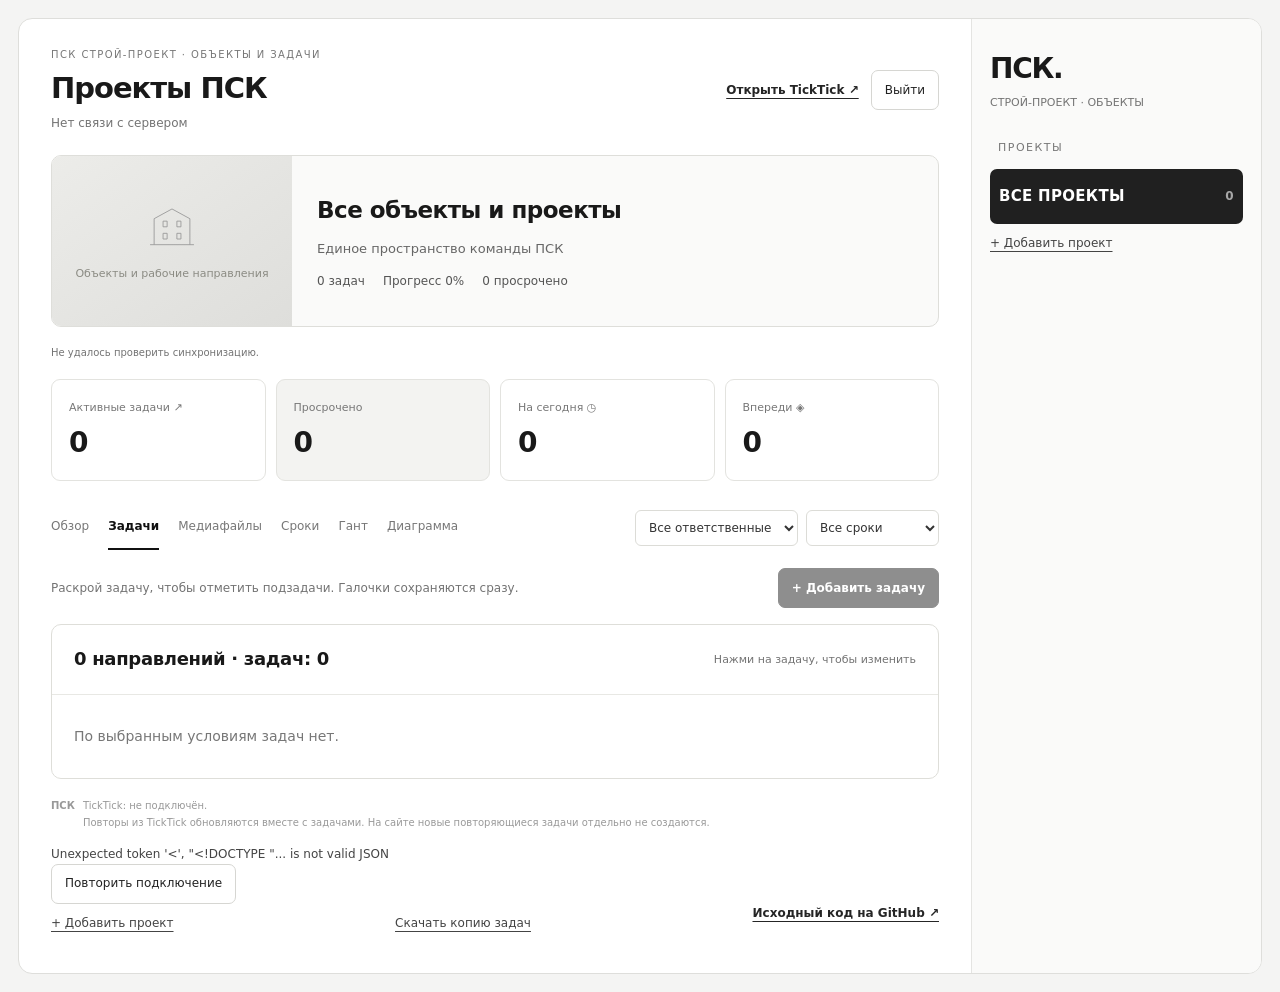
==== app/dashboard.html @ 2a6fef27 "Publish PSK dashboard source with team password access" ====
<!doctype html><html lang="ru"><head><meta charset="utf-8"><meta name="viewport" content="width=device-width,initial-scale=1"><meta name="color-scheme" content="light dark"><title>ПСК — управление проектами</title><meta name="description" content="Проекты, задачи, сроки и ответственные ПСК Строй-Проект"><link rel="icon" href="/favicon.svg"><style>html{color-scheme:light}body{margin:0}button,input,select,textarea{font:inherit}</style></head><body><div id="psk-dashboard">
<style>@font-face{font-family:Manrope;src:url('/fonts/manrope-400.ttf') format('truetype');font-weight:400;font-display:swap}@font-face{font-family:Manrope;src:url('/fonts/manrope-500.ttf') format('truetype');font-weight:500;font-display:swap}@font-face{font-family:Manrope;src:url('/fonts/manrope-600.ttf') format('truetype');font-weight:600;font-display:swap}@font-face{font-family:Manrope;src:url('/fonts/manrope-700.ttf') format('truetype');font-weight:700;font-display:swap}@font-face{font-family:Manrope;src:url('/fonts/manrope-800.ttf') format('truetype');font-weight:800;font-display:swap}
html{color-scheme:light;background:#f4f4f3}body{margin:0;padding:18px;color:#181818;background:#f4f4f3;font-family:Manrope,system-ui,sans-serif}button,input,select,textarea{font:inherit}#psk-dashboard{--psk-bg:#f5f5f4;--psk-panel:#fff;--psk-ink:#191919;--psk-sub:#737373;--psk-line:#e4e4e2;--psk-brand:#181818;--psk-soft:#ededeb;--psk-red:#444;--psk-red-bg:#efefed;--psk-green:#292929;max-width:1740px;margin:auto;color:var(--psk-ink);background:#fff;border:1px solid #dededb;border-radius:14px;overflow:hidden;font:15px/1.6 Manrope,system-ui,sans-serif;color-scheme:light}#psk-dashboard *{box-sizing:border-box}#psk-dashboard [hidden]{display:none!important}#psk-dashboard h1,#psk-dashboard h2,#psk-dashboard h3,#psk-dashboard p{margin:0}#psk-dashboard button{cursor:pointer;color:inherit}#psk-dashboard button:disabled{cursor:wait;opacity:.5}#psk-dashboard button:focus-visible,#psk-dashboard a:focus-visible{outline:3px solid #777;outline-offset:3px}#psk-dashboard a{color:#252525;text-underline-offset:4px}#psk-dashboard .psk-shell{display:grid;grid-template-columns:minmax(0,1fr) 290px;align-items:start}#psk-dashboard .psk-main{min-width:0;padding:28px 32px 30px;grid-column:1;grid-row:1}#psk-dashboard .psk-rail{grid-column:2;grid-row:1;background:#fafaf9;min-height:100%;border-left:1px solid var(--psk-line);padding:28px 18px;align-self:stretch}#psk-dashboard .psk-logo{font-size:28px;font-weight:800;letter-spacing:-1.3px}#psk-dashboard .psk-company{font-size:11px;color:#747474;margin:2px 0 28px}#psk-dashboard .psk-caption{font-size:11px;letter-spacing:1.5px;text-transform:uppercase;color:#777;margin:24px 8px 12px}#psk-dashboard .psk-nav{width:100%;background:transparent;border:0;border-bottom:1px solid #e7e7e3;text-align:left;padding:16px 9px;display:flex;align-items:center;gap:12px;border-radius:0;font-size:15px;font-weight:650;line-height:1.5;text-transform:uppercase;letter-spacing:.3px}#psk-dashboard .psk-nav>span:nth-last-child(2){flex:1}#psk-dashboard .psk-nav[aria-pressed=true]{background:#202020;color:#fff;border-radius:7px;border-color:transparent}#psk-dashboard .psk-count{font-size:12px;opacity:.6;font-variant-numeric:tabular-nums}#psk-dashboard .psk-icon{display:inline-flex;width:18px;height:18px;flex:none;vertical-align:middle}#psk-dashboard .psk-icon svg{width:100%;height:100%;fill:none;stroke:currentColor;stroke-width:1.6;stroke-linecap:round;stroke-linejoin:round}#psk-dashboard .psk-head{display:flex;align-items:center;justify-content:space-between;gap:18px;flex-wrap:wrap;margin-bottom:22px}#psk-dashboard .psk-eyebrow{color:#777;font-size:10px;letter-spacing:1.4px;text-transform:uppercase;margin-bottom:7px}#psk-dashboard h1{font-size:29px;letter-spacing:-1px;line-height:1.25;font-weight:750}#psk-dashboard h2{font-size:18px;letter-spacing:-.3px;font-weight:650}#psk-dashboard .psk-muted{font-size:12px;color:#737373}#psk-dashboard .psk-sync{margin-top:8px}#psk-dashboard .psk-button{display:inline-flex;align-items:center;justify-content:center;gap:7px;border:1px solid #d6d6d2;background:#fff;color:#222;border-radius:7px;padding:9px 13px;font-size:12px;min-height:40px;text-decoration:none}#psk-dashboard .psk-primary{background:#202020;color:#fff;border-color:#202020;font-weight:600}#psk-dashboard .psk-head-actions{display:flex;align-items:center;gap:12px;flex-wrap:wrap}#psk-dashboard .psk-tick-link{font-size:12px;font-weight:650}#psk-dashboard .psk-hero{display:grid;grid-template-columns:240px minmax(0,1fr);border:1px solid #dededa;border-radius:10px;overflow:hidden;margin-bottom:18px;background:#fafaf9;min-height:170px}#psk-dashboard .psk-cover{background:linear-gradient(145deg,#ecece9,#dededb);min-height:170px;position:relative;display:flex;align-items:center;justify-content:center;overflow:hidden}#psk-dashboard .psk-cover img{position:absolute;inset:0;width:100%;height:100%;object-fit:cover}#psk-dashboard .psk-cover-empty{color:#8b8b83;text-align:center;padding:20px}#psk-dashboard .psk-cover-empty svg{width:52px;height:52px;stroke:#999;fill:none;stroke-width:1.1}#psk-dashboard .psk-cover-empty span{display:block;font-size:11px;margin-top:6px}#psk-dashboard .psk-cover-upload{position:absolute;bottom:10px;left:10px;padding:6px 10px;background:#fffffff0;border:1px solid #ccc;border-radius:5px;font-size:10px;cursor:pointer;color:#222}#psk-dashboard .psk-hero-info{padding:23px 25px;display:flex;flex-direction:column;justify-content:center;gap:10px}#psk-dashboard .psk-hero-info h2{font-size:23px;font-weight:700;letter-spacing:-.5px}#psk-dashboard .psk-hero-address{color:#666;font-size:13px}#psk-dashboard .psk-hero-meta{display:flex;align-items:center;gap:18px;flex-wrap:wrap;margin-top:2px;font-size:12px;color:#555}#psk-dashboard .psk-link{background:none;border:0;padding:10px 0;font-size:12px;text-align:left;color:#444;text-decoration:underline;text-underline-offset:4px}#psk-dashboard .psk-stats{display:grid;grid-template-columns:repeat(4,minmax(0,1fr));gap:10px;margin:18px 0}#psk-dashboard .psk-stat{border:1px solid #e3e3df;padding:14px 17px;border-radius:9px;background:#fff}#psk-dashboard .psk-stat span{color:#777;font-size:11px}#psk-dashboard .psk-stat strong{font-size:28px;display:block;font-weight:600;letter-spacing:-1px;margin-top:3px;font-variant-numeric:tabular-nums}#psk-dashboard .psk-stat.alert{background:#f3f3f1}#psk-dashboard .psk-toolbar{display:flex;justify-content:space-between;gap:16px;align-items:center;flex-wrap:wrap;margin:24px 0 18px}#psk-dashboard .psk-tabs{display:flex;gap:19px;max-width:100%;overflow:auto;scrollbar-width:none}#psk-dashboard .psk-tabs::-webkit-scrollbar{display:none}#psk-dashboard .psk-tab{display:inline-flex;align-items:center;gap:6px;white-space:nowrap;border:0;border-bottom:2px solid transparent;background:none;padding:12px 0;font-size:12px;color:#777}#psk-dashboard .psk-tab[aria-pressed=true]{color:#111;border-bottom-color:#111;font-weight:700}#psk-dashboard .psk-filter{display:flex;gap:8px;flex-wrap:wrap}#psk-dashboard select{color:#333;background:#fff;border:1px solid #dcdcd7;border-radius:6px;padding:9px;font-size:12px;max-width:100%}#psk-dashboard .psk-mobile-project{display:none}#psk-dashboard .psk-board{border:1px solid #deded9;border-radius:10px;background:#fff;overflow:hidden}#psk-dashboard .psk-board-head{display:flex;align-items:center;justify-content:space-between;gap:14px;flex-wrap:wrap;padding:20px 22px;border-bottom:1px solid #e8e8e4}#psk-dashboard .psk-board-head .psk-muted{font-size:11px}#psk-dashboard .psk-task-tools{display:flex;justify-content:space-between;align-items:center;gap:15px;margin:0 0 16px}#psk-dashboard .psk-editor{border:1px solid #cfcfc8;border-radius:9px;padding:22px;margin-bottom:20px;background:#fafaf8;scroll-margin-top:20px}#psk-dashboard .psk-editor-head{display:flex;align-items:center;justify-content:space-between;gap:15px;margin-bottom:16px}#psk-dashboard .psk-fields{display:grid;grid-template-columns:1fr 1fr;gap:14px}#psk-dashboard .psk-fields label{display:flex;flex-direction:column;gap:6px;font-size:12px;color:#666;min-width:0}#psk-dashboard .full{grid-column:1/-1}#psk-dashboard .psk-fields input,#psk-dashboard .psk-fields textarea,#psk-dashboard .psk-fields select{font:inherit;color:#222;background:#fff;border:1px solid #d2d2cc;border-radius:6px;padding:10px;width:100%;min-width:0}#psk-dashboard .psk-fields textarea{min-height:86px;resize:vertical}#psk-dashboard .psk-form-foot{display:flex;align-items:center;justify-content:space-between;gap:15px;flex-wrap:wrap;margin-top:20px}#psk-dashboard .psk-form-actions{display:flex;gap:8px}#psk-dashboard .psk-time-editor{display:flex;align-items:center;justify-content:space-between;gap:14px;flex-wrap:wrap;margin-top:18px;padding:16px;border:1px solid #ddd;border-radius:8px;background:#fff}#psk-dashboard .psk-time-editor strong{font-size:27px;font-weight:600;font-variant-numeric:tabular-nums}#psk-dashboard .psk-sub-section{border-top:1px solid #ddd;margin-top:20px;padding-top:18px}#psk-dashboard .psk-sub-head{display:flex;align-items:center;justify-content:space-between;gap:10px;margin-bottom:12px}#psk-dashboard .psk-sub-row{display:grid;grid-template-columns:22px minmax(0,1fr) 145px 30px;gap:8px;align-items:center;margin:8px 0}#psk-dashboard .psk-sub-row input:not([type=checkbox]){min-width:0;width:100%;background:#fff;border:1px solid #ccc;padding:9px;border-radius:5px;font-size:13px}#psk-dashboard input[type=checkbox]{accent-color:#222;width:19px;height:19px;cursor:pointer}#psk-dashboard .psk-sub-row button{background:#fff;border:1px solid #ccc;border-radius:4px;height:32px}#psk-dashboard .psk-editor-progress{display:flex;align-items:center;gap:15px;margin:18px 0}#psk-dashboard .psk-sub-progress-note{font-size:11px;color:#777;margin-top:4px}#psk-dashboard .psk-ring{--value:0;--size:72px;width:var(--size);height:var(--size);border-radius:50%;background:conic-gradient(from -90deg,#222 calc(var(--value)*1%),#e4e4df 0);position:relative;display:grid;place-items:center;flex:none}#psk-dashboard .psk-ring:before{content:'';position:absolute;inset:6px;background:#fff;border-radius:50%}#psk-dashboard .psk-ring>span{position:relative;font-weight:650;font-size:19px;color:#222}#psk-dashboard .psk-ring.small{--size:46px}#psk-dashboard .psk-ring.small:before{inset:4px}#psk-dashboard .psk-ring.small>span{font-size:12px}#psk-dashboard .psk-progress{height:5px;background:#e8e8e3;border-radius:4px;margin:12px 0 9px;overflow:hidden}#psk-dashboard .psk-progress i{height:100%;display:block;background:#333;border-radius:4px}#psk-dashboard .psk-task-card{padding:22px;border-bottom:1px solid #e5e5df}#psk-dashboard .psk-task-card:last-child{border-bottom:0}#psk-dashboard .psk-task-line{display:grid;grid-template-columns:25px minmax(0,1fr);gap:13px;align-items:start}#psk-dashboard .psk-task-line>input{margin-top:7px}#psk-dashboard .psk-task-card details{min-width:0}#psk-dashboard .psk-task-card summary{list-style:none;cursor:pointer;display:grid;grid-template-columns:minmax(0,1fr) 60px;gap:15px;align-items:start}#psk-dashboard .psk-task-card summary::-webkit-details-marker{display:none}#psk-dashboard .psk-big-task{font-size:18px;font-weight:700;line-height:1.5;text-transform:uppercase;letter-spacing:.1px;overflow-wrap:anywhere}#psk-dashboard .psk-task-meta{font-size:11px;color:#777;margin-top:7px;display:block}#psk-dashboard .psk-task-percent{text-align:right;font-size:20px;font-weight:600}#psk-dashboard .psk-task-percent small{font-size:10px;color:#888;display:block;font-weight:400}#psk-dashboard .psk-inline-subtasks{margin-top:18px;padding-top:12px;border-top:1px solid #e6e6e1;display:grid;gap:12px}#psk-dashboard .psk-inline-sub{display:grid;grid-template-columns:23px minmax(0,1fr) 45px;gap:10px;align-items:start;font-size:14px;line-height:1.7}#psk-dashboard .psk-inline-sub input{margin-top:4px}#psk-dashboard .psk-inline-sub .percent{font-size:12px;color:#777;text-align:right;padding-top:2px}#psk-dashboard .psk-inline-sub.completed .label{text-decoration:line-through;color:#999}#psk-dashboard .psk-inline-actions{display:flex;gap:12px;align-items:center;flex-wrap:wrap;margin-top:15px}#psk-dashboard .psk-task-card.complete .psk-big-task{color:#888}#psk-dashboard .psk-overview{display:grid;grid-template-columns:1fr 1.4fr;gap:14px;margin-bottom:20px}#psk-dashboard .psk-panel{border:1px solid #deded9;border-radius:9px;padding:20px;background:#fff;min-width:0}#psk-dashboard .psk-panel-head{display:flex;justify-content:space-between;align-items:center;gap:12px;margin-bottom:16px}#psk-dashboard .psk-panel h2{font-size:14px}#psk-dashboard .psk-total-progress{display:flex;align-items:center;gap:18px}#psk-dashboard .psk-metric-row{display:flex;align-items:center;gap:25px;flex-wrap:wrap}#psk-dashboard .psk-metric-row strong{display:block;font-size:24px;font-weight:600}#psk-dashboard .psk-metric-row small{color:#777;font-size:10px}#psk-dashboard .psk-project-grid{display:grid;grid-template-columns:repeat(2,minmax(0,1fr));gap:14px;padding:20px}#psk-dashboard .psk-project-card{background:#fafaf8;border:1px solid #e0e0d9;border-radius:8px;padding:18px;min-width:0}#psk-dashboard .psk-project-top{display:flex;align-items:center;gap:14px}#psk-dashboard .psk-project-top>div:last-child{min-width:0;flex:1}#psk-dashboard .psk-project-link{border:0;background:none;width:100%;text-align:left;font-size:16px;padding:0;font-weight:650;display:flex;justify-content:space-between;align-items:center;gap:12px}#psk-dashboard .psk-project-link h3{font-size:16px}#psk-dashboard .psk-project-link span{color:#444!important}#psk-dashboard .psk-card-meta,#psk-dashboard .psk-card-foot{display:flex;justify-content:space-between;gap:12px;flex-wrap:wrap;font-size:11px;color:#777}#psk-dashboard .psk-card-foot{padding-top:12px;margin-top:12px;border-top:1px solid #ddd}#psk-dashboard .psk-media-grid{display:grid;grid-template-columns:repeat(3,minmax(0,1fr));gap:16px;padding:22px}#psk-dashboard .psk-media-item{border:1px solid #deded8;border-radius:8px;overflow:hidden;min-width:0;background:#fafaf8}#psk-dashboard .psk-media-preview{height:150px;background:#eaeae6;display:flex;align-items:center;justify-content:center;overflow:hidden;color:#777}#psk-dashboard .psk-media-preview img{width:100%;height:100%;object-fit:cover}#psk-dashboard .psk-media-info{padding:12px}#psk-dashboard .psk-media-info a{display:block;font-size:12px;overflow-wrap:anywhere;font-weight:600}#psk-dashboard .psk-media-info small{font-size:10px;color:#777}#psk-dashboard .psk-media-tools{padding:18px 22px;border-bottom:1px solid #e5e5df;display:flex;gap:12px;align-items:center;flex-wrap:wrap}#psk-dashboard .psk-file-label{cursor:pointer}#psk-dashboard .psk-chart-row{display:grid;grid-template-columns:150px 1fr 45px;gap:15px;align-items:center;margin:18px 0;font-size:13px}#psk-dashboard .psk-chart-row .psk-progress{margin:0;height:10px}#psk-dashboard .psk-calendar-grid{display:grid;grid-template-columns:repeat(7,minmax(0,1fr));gap:4px;text-align:center}#psk-dashboard .psk-cal-head{display:flex;justify-content:space-between;align-items:center;gap:15px;margin-bottom:18px}#psk-dashboard .psk-cal-head h3{font-size:17px;text-transform:capitalize}#psk-dashboard .psk-cal-controls{display:flex;gap:5px}#psk-dashboard .psk-cal-controls button{background:#fff;border:1px solid #ccc;border-radius:5px;width:31px;height:31px}#psk-dashboard .psk-weekday{font-size:10px;color:#888;padding:5px}#psk-dashboard .psk-cal-day{position:relative;background:#fafaf8;color:#222;border:1px solid #e5e5df;border-radius:6px;padding:8px;min-width:0;min-height:80px;text-align:left;display:flex;flex-direction:column;gap:5px}#psk-dashboard .psk-cal-day.outside{color:#aaa;background:#f4f4f1}#psk-dashboard .psk-cal-day.today{border-color:#555}#psk-dashboard .psk-cal-day.selected{background:#262626;color:#fff;border-color:#262626}#psk-dashboard .psk-cal-task-chip{font-size:9px;line-height:1.4;background:#dededa66;border-radius:3px;padding:3px;max-width:100%;overflow:hidden;display:-webkit-box;-webkit-line-clamp:2;-webkit-box-orient:vertical}#psk-dashboard .psk-cal-dot{position:absolute;width:4px;height:4px;background:#777;border-radius:50%;bottom:5px;left:50%}#psk-dashboard .psk-cal-day.selected .psk-cal-dot{background:#fff}#psk-dashboard .psk-big-calendar{padding:22px}#psk-dashboard .psk-cal-foot{display:flex;justify-content:space-between;gap:12px;font-size:10px;color:#888;margin-top:12px}#psk-dashboard .psk-cal-foot button{display:none}#psk-dashboard .psk-calendar-detail{border-top:1px solid #ddd;padding-top:20px;margin-top:20px}#psk-dashboard .psk-calendar-detail h3{font-size:15px;margin-bottom:12px}#psk-dashboard .psk-road-task{display:block;width:100%;padding:15px;text-align:left;background:#fafaf8;border:1px solid #ddd;border-radius:6px;margin-top:8px}#psk-dashboard .psk-road-task p{font-size:14px;font-weight:600}#psk-dashboard .psk-road-task small{color:#777;font-size:11px;display:block;margin-top:6px}#psk-dashboard .psk-gantt-scroll{overflow:auto;max-height:650px;scrollbar-color:#aaa #f5f5f1}#psk-dashboard .psk-gantt{min-width:850px;font-size:12px}#psk-dashboard .psk-gantt-head,#psk-dashboard .psk-gantt-row{display:grid;grid-template-columns:280px 1fr;min-height:58px;border-top:1px solid #e5e5df}#psk-dashboard .psk-gantt-head{position:sticky;top:0;z-index:6;min-height:45px;background:#f5f5f2}#psk-dashboard .psk-gantt-label{position:sticky;left:0;z-index:3;display:flex;align-items:center;padding:12px 18px;border:0;border-right:1px solid #ddd;background:#fff;text-align:left;min-width:0;font-size:11px}#psk-dashboard .psk-gantt-label>span{display:-webkit-box;-webkit-line-clamp:2;-webkit-box-orient:vertical;overflow:hidden}#psk-dashboard .psk-gantt-label small{display:block;color:#888;font-size:10px}#psk-dashboard .psk-gantt-head .psk-gantt-label{background:#f5f5f2;font-size:11px}#psk-dashboard .psk-gantt-track{position:relative;min-width:0;min-height:58px;background:repeating-linear-gradient(to right,transparent,transparent calc(14.2857% - 1px),#e5e5df calc(14.2857% - 1px),#e5e5df 14.2857%)}#psk-dashboard .psk-gantt-tick{position:absolute;top:13px;transform:translateX(-50%);white-space:nowrap;font-size:10px;color:#777}#psk-dashboard .psk-gantt-tick:first-child{transform:none}#psk-dashboard .psk-gantt-tick:last-child{transform:translateX(-100%)}#psk-dashboard .psk-gantt-today{position:absolute;top:0;bottom:0;width:1px;background:#2226;z-index:1;pointer-events:none}#psk-dashboard .psk-gantt-bar{position:absolute;top:16px;height:26px;min-width:18px;background:#555;color:#fff;border:1px solid #333;border-radius:4px;padding:0;overflow:hidden;font-size:10px}#psk-dashboard .psk-gantt-bar.overdue{background:#999;border-color:#888}#psk-dashboard .psk-gantt-bar i{position:absolute;inset:0 auto 0 0;background:#0004}#psk-dashboard .psk-gantt-bar span{position:relative;padding:0 7px}#psk-dashboard .psk-gantt-milestone{position:absolute;top:19px;width:18px;height:18px;transform:translateX(-50%) rotate(45deg);background:#777;border:1px solid #555;border-radius:3px;padding:0}#psk-dashboard .psk-gantt-sub .psk-gantt-label{padding-left:38px;color:#777;background:#fafaf8}#psk-dashboard .psk-gantt-project{position:sticky;left:0;padding:10px 18px;font-weight:650;font-size:12px;background:#edede9;border-top:1px solid #ddd}#psk-dashboard .psk-gantt-none{display:block;padding:18px;font-size:11px;color:#999}#psk-dashboard .psk-gantt-summary{display:flex;gap:18px;flex-wrap:wrap;padding:14px 20px;font-size:10px;color:#777;border-top:1px solid #ddd}#psk-dashboard .psk-gantt-summary i{display:inline-block;width:9px;height:9px;background:#666;margin-right:4px;border-radius:2px}#psk-dashboard .psk-gantt-summary i.diamond{transform:rotate(45deg)}#psk-dashboard .psk-empty{padding:30px 22px;color:#777;font-size:14px}#psk-dashboard .psk-empty-small{font-size:12px;color:#888;line-height:1.7}#psk-dashboard .psk-project-form{display:flex;gap:8px;margin-bottom:18px}#psk-dashboard .psk-project-form input{background:#fff;border:1px solid #ccc;border-radius:5px;padding:10px;flex:1;min-width:0}#psk-dashboard .psk-snapshot{margin-top:18px;font-size:10px;line-height:1.7;color:#999;display:flex;gap:8px}#psk-dashboard .psk-demo{font-weight:700}#psk-dashboard .psk-bottom{display:flex;justify-content:space-between;gap:12px;flex-wrap:wrap}#psk-dashboard .psk-notice{font-size:12px;color:#444;margin-top:14px;min-height:15px}#psk-dashboard #psk-tick-status{font-size:10px}#psk-dashboard .psk-photo-note{font-size:11px;color:#777;margin-top:8px}
@media(min-width:1450px){#psk-dashboard .psk-project-grid{grid-template-columns:repeat(3,minmax(0,1fr))}}
@media(max-width:1050px){#psk-dashboard .psk-shell{grid-template-columns:minmax(0,1fr) 230px}#psk-dashboard .psk-main{padding:22px}#psk-dashboard .psk-nav{font-size:13px}#psk-dashboard .psk-hero{grid-template-columns:180px minmax(0,1fr)}#psk-dashboard .psk-media-grid{grid-template-columns:repeat(2,minmax(0,1fr))}#psk-dashboard .psk-overview{grid-template-columns:1fr}}
@media(max-width:800px){body{padding:0}#psk-dashboard{border:0;border-radius:0}#psk-dashboard .psk-shell{display:flex;flex-direction:column}#psk-dashboard .psk-rail{display:none}#psk-dashboard .psk-main{padding:18px;width:100%}#psk-dashboard .psk-mobile-project{display:block;width:100%;flex-basis:100%}#psk-dashboard .psk-filter{width:100%}#psk-dashboard .psk-filter select{flex:1;min-width:0}#psk-dashboard h1{font-size:25px}#psk-dashboard .psk-hero{grid-template-columns:130px minmax(0,1fr);min-height:150px}#psk-dashboard .psk-cover{min-height:150px}#psk-dashboard .psk-hero-info{padding:17px}#psk-dashboard .psk-hero-info h2{font-size:19px}#psk-dashboard .psk-head{margin-bottom:18px}#psk-dashboard .psk-tabs{gap:18px}#psk-dashboard .psk-hero-address{font-size:12px}#psk-dashboard .psk-head-actions{gap:10px}}
@media(max-width:500px){#psk-dashboard .psk-main{padding:14px}#psk-dashboard .psk-stats{grid-template-columns:repeat(2,minmax(0,1fr))}#psk-dashboard .psk-stat{padding:11px 13px}#psk-dashboard .psk-stat strong{font-size:26px}#psk-dashboard .psk-hero{display:block}#psk-dashboard .psk-cover{height:135px;min-height:135px}#psk-dashboard .psk-hero-info{padding:16px}#psk-dashboard .psk-cover-empty svg{width:38px;height:38px}#psk-dashboard .psk-cover-empty span{font-size:10px}#psk-dashboard .psk-hero-info h2{font-size:22px}#psk-dashboard .psk-project-grid{grid-template-columns:1fr;padding:14px}#psk-dashboard .psk-task-card{padding:17px 13px}#psk-dashboard .psk-task-line{grid-template-columns:22px minmax(0,1fr);gap:9px}#psk-dashboard .psk-big-task{font-size:16px;line-height:1.6}#psk-dashboard .psk-task-card summary{grid-template-columns:minmax(0,1fr) 43px;gap:10px}#psk-dashboard .psk-task-percent{font-size:17px}#psk-dashboard .psk-inline-sub{font-size:14px;grid-template-columns:22px minmax(0,1fr) 35px;gap:6px}#psk-dashboard .psk-fields{grid-template-columns:1fr}#psk-dashboard .psk-fields input,#psk-dashboard .psk-fields textarea,#psk-dashboard .psk-fields select{font-size:16px}#psk-dashboard .psk-sub-row{grid-template-columns:22px minmax(0,1fr) 28px}#psk-dashboard .psk-sub-row input[type=date]{grid-column:2}#psk-dashboard .psk-sub-row button{grid-column:3;grid-row:1}#psk-dashboard .psk-sub-row input{font-size:16px!important}#psk-dashboard .psk-media-grid{grid-template-columns:1fr;padding:14px}#psk-dashboard .psk-cal-day{min-height:52px;font-size:11px;padding:5px 3px}#psk-dashboard .psk-cal-task-chip{display:none}#psk-dashboard .psk-big-calendar{padding:13px}#psk-dashboard .psk-gantt-head,#psk-dashboard .psk-gantt-row{grid-template-columns:195px 1fr}#psk-dashboard .psk-gantt-label{padding:10px 12px;font-size:10px}#psk-dashboard .psk-chart-row{grid-template-columns:100px 1fr 35px;gap:10px;font-size:11px}#psk-dashboard .psk-task-tools{align-items:start;flex-direction:column}}
@media(max-width:800px){#psk-dashboard .psk-filter .psk-mobile-project{flex:1 0 100%;width:100%}}
</style>
<div class="psk-shell">

<main class="psk-main">
<header class="psk-head"><div><div class="psk-eyebrow">ПСК СТРОЙ-ПРОЕКТ · ОБЪЕКТЫ И ЗАДАЧИ</div><h1 id="psk-page-title">Проекты ПСК</h1><p class="psk-muted psk-sync"><span id="psk-save-state" role="status">Загружаем задачи…</span></p></div><div class="psk-head-actions"><a class="psk-tick-link" href="https://ticktick.com/webapp/" target="_blank" rel="noopener noreferrer">Открыть TickTick ↗</a><a href="/settings" class="psk-button" id="psk-settings-link" hidden>Настройки</a><button class="psk-button" id="psk-logout">Выйти</button></div></header><section id="psk-project-hero" class="psk-hero" aria-label="Карточка объекта"></section><section id="psk-profile-editor" class="psk-editor" hidden><div class="psk-editor-head"><h2>Адрес объекта</h2><button id="psk-profile-cancel" class="psk-button">Закрыть</button></div><div class="psk-fields"><label class="full">Адрес<input id="psk-project-address" maxlength="500" placeholder="Улица, дом, помещение"></label></div><button id="psk-profile-save" class="psk-button psk-primary" style="margin-top:14px">Сохранить адрес</button><p id="psk-profile-message" class="psk-muted"></p></section><p class="psk-muted" id="psk-tick-status" style="margin-top:10px" aria-live="polite">TickTick: проверяем подключение…</p><section class="psk-stats" aria-label="Сроки задач"><div class="psk-stat"><span>Активные задачи ↗</span><strong id="psk-kpi-all">—</strong></div><div class="psk-stat alert"><span>Просрочено</span><strong id="psk-kpi-overdue">—</strong></div><div class="psk-stat"><span>На сегодня ◷</span><strong id="psk-kpi-today">0</strong></div><div class="psk-stat"><span>Впереди ◈</span><strong id="psk-kpi-future">—</strong></div></section>
<div class="psk-toolbar"><div class="psk-tabs" aria-label="Вид задач"><button class="psk-tab" data-view="overview" aria-pressed="false">Обзор</button><button class="psk-tab" data-view="calendar" aria-pressed="false">Календарь</button><button class="psk-tab" data-view="roadmap" aria-pressed="false">Дорожная карта</button><button class="psk-tab" data-view="timeline" aria-pressed="true">Гант</button><button class="psk-tab" data-view="list" aria-pressed="false">Задачи</button></div><div class="psk-filter"><select class="psk-mobile-project" id="psk-mobile-project" aria-label="Проект"></select><select id="psk-person" aria-label="Ответственный"><option value="all">Все ответственные</option><option value="">Не назначен</option></select><select id="psk-status" aria-label="Срок"><option value="all">Все сроки</option><option value="overdue">Просроченные</option><option value="future">Будущие</option><option value="today">Сегодня</option><option value="undated">Без срока</option><option value="done">Выполненные</option><option value="archived">Архив</option></select></div></div>
<section id="psk-overview" class="psk-overview" aria-label="План, факт и время"></section><form class="psk-project-form" id="psk-project-form" hidden><input aria-label="Название проекта" placeholder="Название проекта" required maxlength="80"><button class="psk-button psk-primary" type="button" id="psk-project-save">Добавить</button><button class="psk-button" type="button" id="psk-project-cancel">Отмена</button></form>
<div id="psk-task-tools" class="psk-task-tools" hidden><p class="psk-muted">Раскрой задачу, чтобы отметить подзадачи. Галочки сохраняются сразу.</p><button id="psk-add" class="psk-button psk-primary">+ Добавить задачу</button></div><section class="psk-editor" id="psk-editor" hidden aria-label="Карточка задачи"><div class="psk-editor-head"><h2 id="psk-editor-title">Карточка задачи</h2><button class="psk-button" id="psk-close" aria-label="Закрыть карточку">Закрыть</button></div><form id="psk-task-form"><div class="psk-fields"><label class="full">Задача<textarea name="title" required maxlength="700"></textarea></label><label>Проект / направление<select name="project"></select></label><label>Ответственный<input name="owner" list="psk-owners" maxlength="120" placeholder="Не назначен"><datalist id="psk-owners"></datalist></label><label>Начало · необязательно<input name="start" type="date"></label><label>Срок · необязательно<input name="date" type="date"></label><label>Время / интервал, МСК<input name="time" placeholder="Весь день / 20:00 / 13:00–14:00" maxlength="40"></label><label>Состояние<select name="done"><option value="false">Активна</option><option value="true">Выполнена</option><option value="archived">В архиве</option></select></label><label>Этап дорожной карты<input name="stage" maxlength="80" list="psk-stages" placeholder="Например, проектирование"><datalist id="psk-stages"></datalist></label><label>План, часов<input name="plannedHours" type="number" min="0" max="100000" step="0.01" placeholder="Не задано"></label><label>Факт, часов · можно внести вручную<input name="actualHours" type="number" min="0" max="100000" step="0.01" placeholder="0"></label><label class="full">Повтор / примечание<input name="repeat" maxlength="160"></label></div><div id="psk-editor-progress" class="psk-editor-progress"></div><div class="psk-time-editor"><div><div class="psk-muted">Счётчик работы над задачей</div><strong id="psk-editor-clock">00:00:00</strong></div><button type="button" class="psk-button psk-primary" id="psk-timer-toggle">▶ Начать работу</button><p class="psk-muted" style="width:100%">Один таймер на все проекты. Считает до остановки, в том числе при закрытом сайте. Кнопка таймера также сохраняет карточку.</p></div><div class="psk-sub-section"><div class="psk-sub-head"><h2>Подзадачи</h2><button type="button" class="psk-button" id="psk-sub-add">+ Подзадача</button></div><div id="psk-subtasks"></div><p class="psk-muted">У каждой подзадачи — свой срок и отметка выполнения. Сохраняются вместе с карточкой.</p></div><div class="psk-form-foot"><span class="psk-muted">Сохраняется на сервере для всех устройств</span><div class="psk-form-actions"><button class="psk-button" type="button" id="psk-cancel">Отмена</button><button class="psk-button psk-primary" type="button" id="psk-task-save">Сохранить</button></div></div><p id="psk-error" role="alert" class="psk-muted"></p></form></section>
<section class="psk-board" aria-label="Задачи проектов"><div class="psk-board-head"><h2 id="psk-board-title">Загрузка задач…</h2><button class="psk-button" id="psk-rename" hidden>Переименовать проект</button><span class="psk-muted" id="psk-period">19 октября — 3 декабря 2026</span></div><div id="psk-content"></div><div class="psk-legend" id="psk-legend"><span><i class="psk-dot red"></i>Срок прошёл</span><span><i class="psk-dot"></i>Будущий срок</span><span>Число — задачи на дату · полоса — заданный период</span><span>Вертикальная линия — 3 ноября</span></div></section>
<div class="psk-snapshot"><span class="psk-demo">ПСК</span><span><span id="psk-tick-foot">TickTick: не подключён</span>.<br>Повторы из TickTick обновляются вместе с задачами. На сайте новые повторяющиеся задачи отдельно не создаются.</span></div><p class="psk-notice" id="psk-notice" aria-live="polite"></p><button class="psk-button" id="psk-retry" hidden>Повторить подключение</button><div class="psk-bottom"><button class="psk-link" data-add-project style="padding-left:0">+ Добавить проект</button><button class="psk-link" id="psk-export">Скачать копию задач</button><a class="psk-tick-link" href="https://github.com/Panikrin/psk-project-dashboard" target="_blank" rel="noopener noreferrer">Исходный код на GitHub ↗</a></div>
</main><aside class="psk-rail"><div class="psk-logo">ПСК.</div><div class="psk-company">СТРОЙ-ПРОЕКТ · ОБЪЕКТЫ</div><div class="psk-caption">Проекты</div><button class="psk-nav" data-project="all" aria-pressed="true"><span>Все проекты</span><span class="psk-count" data-total>0</span></button><nav id="psk-projects" aria-label="Проекты"></nav><button class="psk-link" data-add-project>+ Добавить проект</button></aside></div>
<script>
(function(){
const root=document.getElementById('psk-dashboard');
const projectOrder=['Общие задачи'];
let draftSubtasks=[],actualInputInitial='',calendarMonth='',calendarSelected='';
let tasks=[],projects=[...projectOrder],ui={project:'all',person:'all',status:'all',view:'list'},editing=null,revision=0,saving=false,ready=false,renaming=null;try{ui={...ui,...JSON.parse(localStorage.getItem('psk-view')||'{}')};}catch{}
try{if(!localStorage.getItem('psk-control-room-v2')){ui.view='overview';localStorage.setItem('psk-control-room-v2','1');}}catch{}
try{if(!localStorage.getItem('psk-light-v1')){ui.view='list';localStorage.setItem('psk-light-v1','1');}}catch{}if(ui.view==='roadmap')ui.view='list';
const q=s=>root.querySelector(s),qa=s=>[...root.querySelectorAll(s)],esc=s=>String(s).replace(/[&<>"']/g,c=>({'&':'&amp;','<':'&lt;','>':'&gt;','"':'&quot;',"'":'&#39;'}[c]));
const day=s=>Date.parse(s+'T00:00:00Z');const moscowToday=()=>new Intl.DateTimeFormat('sv-SE',{timeZone:'Europe/Moscow',year:'numeric',month:'2-digit',day:'2-digit'}).format(new Date());let today=moscowToday();const fmt=s=>new Date(day(s)).toLocaleDateString('ru-RU',{day:'numeric',month:'short',timeZone:'UTC'}),state=t=>!t.date&&!t.done&&!t.archived?'undated':t.archived?'archived':t.done?'done':t.date<today?'overdue':t.date===today?((Date.parse(t.date+'T'+((t.time.match(/(\d{2}:\d{2})$/)||[])[1]||'23:59')+':59+03:00')<Date.now())?'overdue':'today'):'future';

function persist(){try{localStorage.setItem('psk-view',JSON.stringify(ui));}catch{}}
function savedLabel(value){return 'Сохранено '+new Intl.DateTimeFormat('ru-RU',{timeZone:'Europe/Moscow',day:'2-digit',month:'2-digit',hour:'2-digit',minute:'2-digit'}).format(new Date(value))+' МСК';}
function applyState(data){tasks=data.tasks;projects=data.projects;revision=data.revision;ready=true;if(ui.project!=='all'&&!projects.includes(ui.project))ui.project='all';q('#psk-save-state').textContent=savedLabel(data.updatedAt);q('#psk-retry').hidden=true;}
async function loadState(quiet=false){try{const r=await fetch('/api/dashboard',{cache:'no-store'});const data=await r.json();if(r.status===401){location.assign('/login');return;}if(!r.ok)throw new Error(data.error||'Не удалось загрузить задачи.');if(saving||(ready&&!q('#psk-editor').hidden))return;if(data.revision>revision||!ready){applyState(data);render();}if(!quiet)notice('');}catch(e){q('#psk-save-state').textContent='Нет связи с сервером';q('#psk-retry').hidden=false;if(!quiet)notice(e.message);}}
async function saveState(nextTasks,nextProjects){if(saving||!ready)return false;saving=true;q('#psk-save-state').textContent='Сохраняем…';q('#psk-task-save').disabled=true;q('#psk-project-save').disabled=true;try{const r=await fetch('/api/dashboard',{method:'PUT',headers:{'Content-Type':'application/json'},body:JSON.stringify({tasks:nextTasks,projects:nextProjects,revision})});const data=await r.json();if(r.status===409&&data.state){applyState(data.state);render();throw new Error(data.error);}if(!r.ok)throw new Error(data.error||'Не удалось сохранить.');applyState(data);render();notice('Изменения сохранены на сервере.');return true;}catch(e){q('#psk-save-state').textContent='Изменения не сохранены';q('#psk-error').textContent=e.message;notice(e.message);return false;}finally{saving=false;q('#psk-task-save').disabled=false;q('#psk-project-save').disabled=false;}}
function visible(){return tasks.filter(t=>(ui.project==='all'||t.project===ui.project)&&(ui.person==='all'||t.owner===ui.person)&&(ui.status==='all'?(!t.done&&!t.archived):state(t)===ui.status));}
function notice(text){q('#psk-notice').textContent=text;}
function selectProject(p){ui.project=p;ui.person='all';ui.status='all';close();q('#psk-project-form').hidden=true;q('#psk-profile-editor').hidden=true;render();persist();loadProjectFiles(p,true);q('#psk-page-title').scrollIntoView({block:'start',behavior:'smooth'});}


const icons={overview:'<rect x="3" y="3" width="7" height="7" rx="2"/><rect x="14" y="3" width="7" height="7" rx="2"/><rect x="3" y="14" width="7" height="7" rx="2"/><rect x="14" y="14" width="7" height="7" rx="2"/>',calendar:'<rect x="3" y="5" width="18" height="16" rx="3"/><path d="M16 3v4M8 3v4M3 11h18M8 15h2M14 15h2"/>',roadmap:'<circle cx="5" cy="5" r="2"/><circle cx="19" cy="19" r="2"/><path d="M5 7v7a3 3 0 0 0 3 3h8M9 5h7a3 3 0 0 1 0 6h-4"/>',timeline:'<path d="M4 3v18h17M8 6h7M10 11h10M7 16h6"/>',list:'<path d="m3 6 2 2 3-4M11 6h10M3 13h5M11 13h10M3 19h5M11 19h10"/>',folder:'<path d="M3 7a2 2 0 0 1 2-2h5l2 3h7a2 2 0 0 1 2 2v9a2 2 0 0 1-2 2H5a2 2 0 0 1-2-2z"/>',building:'<path d="M4 21V7l8-4 8 4v14M2 21h20M8 9h1M15 9h1M8 13h1M15 13h1M10 21v-5h4v5"/>',repeat:'<path d="M18 3l3 3-3 3M21 6H8a5 5 0 0 0-5 5M6 21l-3-3 3-3M3 18h13a5 5 0 0 0 5-5"/>',clock:'<circle cx="12" cy="12" r="9"/><path d="M12 7v5l3 2"/>'};
const icon=name=>'<span class="psk-icon" aria-hidden="true"><svg viewBox="0 0 24 24">'+(icons[name]||icons.folder)+'</svg></span>';
const views=[['overview','Обзор'],['list','Задачи'],['media','Медиафайлы'],['calendar','Сроки'],['timeline','Гант'],['analytics','Диаграмма']];
function renderNav(){q('.psk-tabs').innerHTML=views.map(([v,label])=>`<button class="psk-tab" data-view="${v}" aria-pressed="${ui.view===v}">${label}</button>`).join('');}
function ring(value,small=false){return `<div class="psk-ring ${small?'small':''}" style="--value:${value}" role="img" aria-label="Выполнено ${value}%"><span>${value}%</span></div>`;}
const monthLabel=d=>new Date(d+'-01T12:00:00Z').toLocaleDateString('ru-RU',{month:'long',year:'numeric',timeZone:'UTC'});
function calendarTasks(){return visible();}
function calendarMarkup(big=false){if(!calendarMonth)calendarMonth=today.slice(0,7);if(!calendarSelected)calendarSelected=today;const first=new Date(calendarMonth+'-01T12:00:00Z'),offset=(first.getUTCDay()+6)%7,start=new Date(first.getTime()-offset*86400000),items=calendarTasks();return `<div class="psk-cal-head"><h3>${esc(monthLabel(calendarMonth))}</h3><div class="psk-cal-controls"><button data-month-step="-1" aria-label="Предыдущий месяц">‹</button><button data-month-step="0" aria-label="Текущий месяц">●</button><button data-month-step="1" aria-label="Следующий месяц">›</button></div></div><div class="psk-calendar-grid">${['ПН','ВТ','СР','ЧТ','ПТ','СБ','ВС'].map(x=>'<span class="psk-weekday">'+x+'</span>').join('')}${Array.from({length:42},(_,i)=>{const date=new Date(start.getTime()+i*86400000).toISOString().slice(0,10),list=items.filter(t=>t.date===date),subs=items.flatMap(t=>(t.subtasks||[]).filter(x=>x.date===date).map(x=>({...x,parent:t.id}))),count=list.length+subs.length;return `<button class="psk-cal-day ${date.slice(0,7)!==calendarMonth?'outside':''} ${date===today?'today':''} ${date===calendarSelected?'selected':''}" data-cal-date="${date}" aria-label="${date}, задач и подзадач: ${count}"><span>${Number(date.slice(-2))}</span>${big?list.slice(0,2).map(t=>'<span class="psk-cal-task-chip">'+esc(t.title)+'</span>').join('')+(count>2?'<span class="psk-cal-task-chip">ещё '+(count-2)+'</span>':''):''}${count?'<i class="psk-cal-dot '+(date<today?'late':'')+'"></i>':''}</button>`;}).join('')}</div><div class="psk-cal-foot"><span>Точки — задачи и подзадачи со сроком</span><button data-cal-open>Открыть календарь ↗</button></div>`;}
function bindCalendar(){qa('[data-month-step]').forEach(b=>b.onclick=()=>{const step=Number(b.dataset.monthStep);if(!step){calendarMonth=today.slice(0,7);calendarSelected=today;}else{const d=new Date(calendarMonth+'-01T12:00:00Z');d.setUTCMonth(d.getUTCMonth()+step);calendarMonth=d.toISOString().slice(0,7);}render();});qa('[data-cal-date]').forEach(b=>b.onclick=()=>{calendarSelected=b.dataset.calDate;calendarMonth=calendarSelected.slice(0,7);ui.view='calendar';render();persist();q('.psk-board').scrollIntoView({block:'start',behavior:'smooth'});});qa('[data-cal-open]').forEach(b=>b.onclick=()=>{ui.view='calendar';render();persist();q('.psk-board').scrollIntoView({block:'start',behavior:'smooth'});});}
function renderCalendarBase(){const items=calendarTasks(),dated=items.filter(t=>t.date===calendarSelected),subtasks=items.flatMap(t=>(t.subtasks||[]).filter(x=>x.date===calendarSelected).map(x=>({...x,parent:t})));q('#psk-content').innerHTML='<div class="psk-big-calendar">'+calendarMarkup(true)+`<section class="psk-calendar-detail"><h3>${fmt(calendarSelected)} · ${dated.length} задач · ${subtasks.length} подзадач</h3>${dated.map(t=>`<button class="psk-road-task" data-task="${t.id}"><p>${esc(t.title)}</p><small>${esc(t.project)} · ${esc(t.owner||'Не назначен')} · ${esc(t.time)} · ${progress(t)}%</small></button>`).join('')}${subtasks.map(t=>`<button class="psk-road-task" data-task="${t.parent.id}"><p>${t.done?'☑':'☐'} ${esc(t.title)}</p><small>Подзадача · ${esc(t.parent.title)}</small></button>`).join('')}${!dated.length&&!subtasks.length?'<p class="psk-empty-small">На этот день задач нет. Можно добавить новую с выбранной датой.</p>':''}<button class="psk-button" id="psk-calendar-add">+ Задача на ${fmt(calendarSelected)}</button></section></div>`;bindCalendar();bindTaskLinks();q('#psk-calendar-add').onclick=()=>{openTask();q('#psk-task-form').elements.date.value=calendarSelected;};}
function renderCalendar(){renderCalendarBase();q('#psk-calendar-add')?.remove();}
function renderGantt(filtered){const dates=filtered.flatMap(t=>[t.date,t.start,...(t.subtasks||[]).map(x=>x.date)]).filter(Boolean),lo=Math.min(day(today),...dates.map(day))-86400000,hi=Math.max(day(today)+6*86400000,...dates.map(day))+86400000,span=hi-lo,days=Math.ceil(span/86400000),width=Math.min(6000,Math.max(850,270+days*23)),pos=d=>((day(d)-lo)/span*100),todayPos=pos(today),names=projects.filter(p=>filtered.some(t=>t.project===p));
const mark=(t,parent)=>{if(!t.date)return '<span class="psk-gantt-none">Срок не задан</span>';const percent=parent?progress(parent):progress(t),st=t.done?'done':t.date<today?'overdue':'future';if(t.start){const left=pos(t.start),w=Math.max(0.7,(day(t.date)-day(t.start)+86400000)/span*100);return `<button class="psk-gantt-bar ${st}" style="left:${left}%;width:${Math.min(100-left,w)}%" data-task="${parent?.id||t.id}" title="${esc(t.title)} · ${fmt(t.start)} — ${fmt(t.date)} · ${percent}%" aria-label="${esc(t.title)}, ${percent}%"><i style="width:${percent}%"></i><span>${percent}%</span></button>`;}return `<button class="psk-gantt-milestone ${st}" style="left:${pos(t.date)}%" data-task="${parent?.id||t.id}" title="${esc(t.title)} · ${fmt(t.date)} · начало не задано" aria-label="${esc(t.title)}, срок ${fmt(t.date)}, начало не задано"></button>`;};
q('#psk-content').innerHTML=`<div class="psk-gantt-scroll"><div class="psk-gantt" style="width:${width}px"><div class="psk-gantt-head"><div class="psk-gantt-label">Задача / подзадача</div><div class="psk-gantt-track">${Array.from({length:8},(_,i)=>{const date=new Date(lo+span*i/7).toISOString().slice(0,10);return `<span class="psk-gantt-tick" style="left:${i*100/7}%">${fmt(date)}</span>`;}).join('')}</div></div>${names.map(p=>`<div class="psk-gantt-project">${esc(p)}</div>${filtered.filter(t=>t.project===p).sort((a,b)=>(a.date||'9999').localeCompare(b.date||'9999')).map(t=>`<div class="psk-gantt-row"><button class="psk-gantt-label" data-task="${t.id}"><span>${esc(t.title)}<small>${t.date?fmt(t.date):'Без срока'} · ${progress(t)}%</small></span></button><div class="psk-gantt-track"><div class="psk-gantt-today" style="left:${todayPos}%"></div>${mark(t)}</div></div>${(t.subtasks||[]).map(sub=>`<div class="psk-gantt-row psk-gantt-sub"><button class="psk-gantt-label" data-task="${t.id}"><span>${sub.done?'✓':'↳'} ${esc(sub.title)}</span></button><div class="psk-gantt-track"><div class="psk-gantt-today" style="left:${todayPos}%"></div>${mark(sub,t)}</div></div>`).join('')}`).join('')}`).join('')}</div></div><div class="psk-gantt-summary"><span><i></i>Период: начало — срок</span><span><i class="diamond"></i>Срок без даты начала</span><span><i class="late"></i>Просрочено</span><span>Вертикаль — сегодня · нажми на полосу для изменения</span></div>`;bindTaskLinks();}
function updateEditorProgress(){if(q('#psk-editor').hidden)return;captureSubtasks();const done=q('#psk-task-form').elements.done.value==='true',percent=done?100:draftSubtasks.length?Math.round(draftSubtasks.filter(t=>t.done).length/draftSubtasks.length*100):0;q('#psk-editor-progress').innerHTML=ring(percent)+`<div><strong>Выполнение задачи</strong><div class="psk-sub-progress-note">${draftSubtasks.filter(t=>t.done).length} из ${draftSubtasks.length} подзадач${done?' · задача завершена':''}</div></div>`;}
const totalSeconds=t=>Math.max(0,(t.actualSeconds||0)+(t.timerStartedAt?Math.max(0,Math.floor((Date.now()-Date.parse(t.timerStartedAt))/1000)):0));
const clock=seconds=>{const n=Math.floor(seconds);return [Math.floor(n/3600),Math.floor(n/60)%60,n%60].map(n=>String(n).padStart(2,'0')).join(':');};
const hours=seconds=>(seconds/3600).toLocaleString('ru-RU',{maximumFractionDigits:1})+' ч';
const progress=t=>t.done?100:(t.subtasks?.length?Math.round(t.subtasks.filter(x=>x.done).length/t.subtasks.length*100):0);
const timerSpan=t=>`<span data-clock="${t.id}">${clock(totalSeconds(t))}</span>`;
function scopeTasks(){return tasks.filter(t=>!t.archived&&(ui.project==='all'||t.project===ui.project)&&(ui.person==='all'||t.owner===ui.person));}
const expandedTasks=new Set(),profiles=new Map(),profileLoading=new Set();let mediaBusy=false;
function overall(ts){return ts.length?Math.round(ts.reduce((n,t)=>n+progress(t),0)/ts.length):0;}
function renderOverview(){const scoped=scopeTasks(),plan=scoped.reduce((n,t)=>n+(t.plannedMinutes||0)*60,0),actual=scoped.reduce((n,t)=>n+totalSeconds(t),0);q('#psk-overview').innerHTML=`<article class="psk-panel"><div class="psk-panel-head"><h2>Общий прогресс</h2></div><div class="psk-total-progress">${ring(overall(scoped))}<div><strong>${scoped.filter(t=>t.done).length} из ${scoped.length} задач закрыто</strong><p class="psk-sub-progress-note">Средний процент выполнения задач и подзадач</p></div></div></article><article class="psk-panel"><div class="psk-panel-head"><h2>План / факт · трудозатраты</h2></div><div class="psk-metric-row"><div><small>ПЛАН</small><strong>${scoped.some(t=>t.plannedMinutes!=null)?hours(plan):'Не задан'}</strong></div><div><small>ФАКТ</small><strong data-total-clock>${hours(actual)}</strong></div><div><small>ПОДЗАДАЧИ</small><strong>${scoped.flatMap(t=>t.subtasks||[]).filter(t=>t.done).length} / ${scoped.flatMap(t=>t.subtasks||[]).length}</strong></div></div></article>`;}
function renderTaskList(filtered){q('#psk-content').innerHTML=filtered.map(t=>`<article class="psk-task-card ${t.done?'complete':''}" data-task-card="${t.id}"><div class="psk-task-line"><input type="checkbox" data-task-done="${t.id}" aria-label="Закрыть задачу: ${esc(t.title)}" ${t.done?'checked':''}><details data-expand-task="${t.id}" ${expandedTasks.has(t.id)?'open':''}><summary><div><div class="psk-big-task">${esc(t.title)}</div><span class="psk-task-meta">${esc(t.project)} · ${t.date?fmt(t.date):'Без срока'} · ${esc(t.owner||'Не назначен')}${t.repeat?' · повторяется':''}</span></div><div class="psk-task-percent">${progress(t)}%<small>Шагов: ${t.subtasks?.length||0} ⌄</small></div></summary><div class="psk-progress"><i style="width:${progress(t)}%"></i></div><div class="psk-inline-subtasks">${(t.subtasks||[]).map(sub=>`<label class="psk-inline-sub ${sub.done?'completed':''}"><input type="checkbox" data-inline-sub="${esc(sub.id)}" data-parent-task="${t.id}" aria-label="Выполнить подзадачу: ${esc(sub.title)}" ${sub.done?'checked':''}><span class="label">${esc(sub.title)}${sub.date?'<span class="psk-task-meta">Срок: '+fmt(sub.date)+'</span>':''}</span><span class="percent">${sub.done?100:0}%</span></label>`).join('')||'<p class="psk-empty-small">Подзадач пока нет.</p>'}</div><div class="psk-inline-actions"><button class="psk-button" data-task="${t.id}">Изменить задачу</button><span class="psk-muted">Учёт времени: ${timerSpan(t)}</span></div></details></div></article>`).join('');qa('[data-expand-task]').forEach(d=>d.ontoggle=()=>{if(d.open)expandedTasks.add(Number(d.dataset.expandTask));else expandedTasks.delete(Number(d.dataset.expandTask));});qa('[data-inline-sub]').forEach(b=>b.onchange=async()=>{if(saving){b.checked=!b.checked;return;}const id=Number(b.dataset.parentTask),subId=b.dataset.inlineSub,done=b.checked;expandedTasks.add(id);const next=tasks.map(t=>t.id===id?{...t,done:done?t.done:false,subtasks:(t.subtasks||[]).map(x=>x.id===subId?{...x,done}:x)}:t);if(!await saveState(next,projects))render();});qa('[data-task-done]').forEach(b=>b.onchange=async()=>{if(saving){b.checked=!b.checked;return;}const id=Number(b.dataset.taskDone),done=b.checked;const next=tasks.map(t=>t.id===id?{...t,done,actualSeconds:t.timerStartedAt?totalSeconds(t):(t.actualSeconds||0),timerStartedAt:null,subtasks:done?(t.subtasks||[]).map(x=>({...x,done:true})):t.subtasks}:t);if(!await saveState(next,projects))render();});bindTaskLinks();}
function renderHero(){const project=ui.project,info=profiles.get(project)?.profile,ts=scopeTasks(),fallback={};q('#psk-page-title').textContent=project==='all'?'Проекты ПСК':project;q('#psk-task-tools').hidden=ui.view!=='list';if(ui.view!=='list')q('#psk-editor').hidden=true;const address=info?.address||fallback[project]||'';q('#psk-project-hero').innerHTML=`<div class="psk-cover">${info?.coverId?'<img src="/api/media?id='+esc(info.coverId)+'" alt="'+esc(project)+'">':'<div class="psk-cover-empty"><svg viewBox="0 0 64 64"><path d="M10 55V23l22-12 22 12v32M5 55h54M21 26h5v7h-5zM38 26h5v7h-5zM21 41h5v7h-5zM38 41h5v7h-5z"/></svg><span>'+ (project==='all'?'Объекты и рабочие направления':'Фотография объекта пока не добавлена')+'</span></div>'}${project!=='all'?'<label class="psk-cover-upload">'+(info?.coverId?'Сменить фото':'Загрузить фото')+'<input type="file" id="psk-cover-file" accept="image/jpeg,image/png,image/webp,image/gif" hidden></label>':''}</div><div class="psk-hero-info"><h2>${project==='all'?'Все объекты и проекты':esc(project)}</h2><p class="psk-hero-address">${project==='all'?'Единое пространство команды ПСК':esc(address||'Адрес не указан')}</p><div class="psk-hero-meta"><span>${ts.length} задач</span><span>Прогресс ${overall(ts)}%</span><span>${ts.filter(t=>state(t)==='overdue').length} просрочено</span></div>${project!=='all'?'<button class="psk-link" id="psk-edit-profile">Изменить адрес и обложку</button>':''}</div>`;q('#psk-cover-file')?.addEventListener('change',e=>uploadMedia(e.target.files,true));q('#psk-edit-profile')?.addEventListener('click',()=>{q('#psk-project-address').value=address;q('#psk-profile-message').textContent='';q('#psk-profile-editor').hidden=false;});}
async function loadProjectFiles(project,force=false){if(profileLoading.has(project)||(!force&&profiles.has(project)))return;profileLoading.add(project);try{const r=await fetch('/api/projects?project='+encodeURIComponent(project),{cache:'no-store'}),data=await r.json();if(!r.ok)throw Error(data.error||'Не удалось загрузить объект.');profiles.set(project,data);if(ui.project===project){renderHero();if(ui.view==='media')renderMedia();}}catch(e){if(ui.project===project)notice(e.message);}finally{profileLoading.delete(project);}}
async function saveProfile(values){const project=ui.project,current=profiles.get(project)?.profile||{revision:0,address:'',coverId:null};const r=await fetch('/api/projects',{method:'PUT',headers:{'Content-Type':'application/json'},body:JSON.stringify({project,address:current.address,coverId:current.coverId,revision:current.revision,...values})}),data=await r.json();if(!r.ok){if(data.profile){profiles.set(project,{...profiles.get(project),profile:data.profile});renderHero();}throw Error(data.error||'Не удалось сохранить объект.');}profiles.set(project,{...profiles.get(project),profile:data.profile});renderHero();}
async function uploadMedia(files,cover=false){if(!files?.length||mediaBusy)return;const project=ui.project;if(project==='all'){notice('Сначала выбери проект справа.');return;}mediaBusy=true;notice('Загружаем файл…');try{for(const file of files){if(file.size>20*1024*1024)throw Error('Максимальный размер файла — 20 МБ.');const f=new FormData();f.append('project',project);f.append('file',file);const r=await fetch('/api/media',{method:'POST',body:f}),data=await r.json();if(!r.ok)throw Error(data.error||'Не удалось загрузить файл.');await loadProjectFiles(project,true);if(cover&&ui.project===project)await saveProfile({coverId:data.file.id});}notice('Файлы сохранены.');if(ui.view==='media')renderMedia();}catch(e){notice(e.message);}finally{mediaBusy=false;}}
function renderMediaLocal(){const data=profiles.get(ui.project),files=data?.media||[];q('#psk-content').innerHTML=`<div class="psk-media-tools">${ui.project!=='all'?'<label class="psk-button psk-primary psk-file-label">+ Добавить файлы<input type="file" id="psk-media-upload" accept="image/jpeg,image/png,image/webp,image/gif,video/mp4,video/webm,video/quicktime,application/pdf" multiple hidden></label>':'<span class="psk-muted">Для загрузки выбери проект справа.</span>'}<span class="psk-muted">Фото, видео и PDF · до 20 МБ на файл</span></div>${files.length?'<div class="psk-media-grid">'+files.map(f=>`<article class="psk-media-item"><a class="psk-media-preview" href="/api/media?id=${esc(f.id)}" target="_blank" rel="noopener noreferrer">${f.contentType.startsWith('image/')?'<img src="/api/media?id='+esc(f.id)+'" alt="'+esc(f.name)+'">':f.contentType.startsWith('video/')?'▶ Видео':'PDF'}</a><div class="psk-media-info"><a href="/api/media?id=${esc(f.id)}" target="_blank" rel="noopener noreferrer">${esc(f.name)}</a><small>${esc(f.project)} · ${(f.size/1024/1024).toFixed(1)} МБ</small>${ui.project!=='all'&&f.contentType.startsWith('image/')?'<button class="psk-link" data-set-cover="'+esc(f.id)+'">Сделать обложкой</button>':''}</div></article>`).join('')+'</div>':'<div class="psk-empty">'+(data?'В этом разделе пока нет файлов.':'Загружаем медиафайлы…')+'</div>'}`;q('#psk-media-upload')?.addEventListener('change',e=>uploadMedia(e.target.files));qa('[data-set-cover]').forEach(b=>b.onclick=async()=>{try{await saveProfile({coverId:b.dataset.setCover});notice('Обложка объекта сохранена.');}catch(e){notice(e.message);}});}
function renderMedia(){const data=profiles.get(ui.project),folderId=data?.drive?.folderId;if(ui.project==='all'){q('#psk-content').innerHTML='<div class="psk-empty">Выбери конкретный проект справа, чтобы открыть его медиафайлы.</div>';return;}if(!folderId){renderMediaLocal();q('#psk-content').insertAdjacentHTML('afterbegin','<div class="psk-media-tools"><p class="psk-muted">Папка Google Диска для этого проекта пока не связана. Владелец может указать её в настройках.</p></div>');return;}const url='https://drive.google.com/drive/folders/'+encodeURIComponent(folderId);q('#psk-content').innerHTML='<div class="psk-media-tools"><a class="psk-button" href="'+url+'" target="_blank" rel="noopener noreferrer">Открыть папку Google Диска ↗</a><a class="psk-button psk-primary" href="'+url+'" target="_blank" rel="noopener noreferrer">Загрузить через Google Диск ↗</a><button id="psk-drive-refresh" class="psk-button">Обновить</button></div><p class="psk-muted" style="padding:12px 22px">Файлы загружаются из папки выбранного проекта. Доступ и загрузка файлов — через ваш Google-аккаунт.</p><iframe title="Медиафайлы проекта в Google Диске" src="https://drive.google.com/embeddedfolderview?id='+encodeURIComponent(folderId)+'#grid" style="width:100%;height:560px;border:0;background:white" referrerpolicy="no-referrer"></iframe>';q('#psk-drive-refresh').onclick=()=>loadProjectFiles(ui.project,true);}
function renderAnalytics(){const scoped=scopeTasks(),names=projects.filter(p=>scoped.some(t=>t.project===p));q('#psk-content').innerHTML='<div style="padding:24px"><div class="psk-total-progress">'+ring(overall(scoped))+'<div><h2>Общее выполнение</h2><p class="psk-muted">Средний прогресс задач с учётом подзадач</p></div></div>'+names.map(p=>{const n=overall(scoped.filter(t=>t.project===p));return `<div class="psk-chart-row"><span>${esc(p)}</span><div class="psk-progress"><i style="width:${n}%"></i></div><strong>${n}%</strong></div>`;}).join('')+'</div>';}
function bindTaskLinks(){qa('#psk-content [data-task]').forEach(b=>b.onclick=()=>openTask(Number(b.dataset.task)));}
function renderProjectCards(filtered){const names=projects.filter(p=>filtered.some(t=>t.project===p));q('#psk-content').innerHTML='<div class="psk-project-grid">'+names.map(p=>{const ts=filtered.filter(t=>t.project===p),all=tasks.filter(t=>t.project===p&&!t.archived&&(ui.person==='all'||t.owner===ui.person)),done=all.filter(t=>t.done).length,sub=all.flatMap(t=>t.subtasks||[]),percent=overall(all),plan=all.reduce((n,t)=>n+(t.plannedMinutes||0)*60,0),fact=all.reduce((n,t)=>n+totalSeconds(t),0),late=ts.filter(t=>state(t)==='overdue').length,hasPlan=all.some(t=>t.plannedMinutes!=null);return `<article class="psk-project-card"><div class="psk-project-top">${ring(percent,true)}<div><button class="psk-project-link" data-card-project="${esc(p)}"><h3>${esc(p)}</h3><span style="color:#b99ce7">↗</span></button><p class="psk-sub-progress-note">${done} из ${all.length} задач</p></div></div><div class="psk-progress"><i style="width:${percent}%"></i></div><div class="psk-card-meta"><span>${done} / ${all.length} задач завершено</span><span>${percent}%</span></div><div class="psk-card-foot"><span>План ${hasPlan?hours(plan):'не задан'}</span><span>Факт ${hours(fact)}</span></div><div class="psk-card-meta" style="margin-top:11px"><span class="${late?'psk-late':''}">${late?late+' просрочено':'Сроки под контролем'}</span><span>${sub.filter(x=>x.done).length} / ${sub.length} подзадач</span></div></article>`;}).join('')+'</div>';qa('[data-card-project]').forEach(b=>b.onclick=()=>{ui.view='list';selectProject(b.dataset.cardProject);});}
function renderRoadmap(filtered){q('#psk-content').innerHTML='<div class="psk-roadmap">'+projects.filter(p=>filtered.some(t=>t.project===p)).map(p=>{const ts=filtered.filter(t=>t.project===p),stages=[...new Set(ts.map(t=>t.stage||'Без этапа'))];return `<section class="psk-road-project"><h3>${esc(p)}</h3>${stages.map(stage=>`<div class="psk-road-stage"><h4>${esc(stage)}</h4>${ts.filter(t=>(t.stage||'Без этапа')===stage).sort((a,b)=>(a.date||'9999').localeCompare(b.date||'9999')).map(t=>`<button class="psk-road-task" data-task="${t.id}"><p>${t.done?'✓ ':''}${esc(t.title)}</p><small class="${state(t)==='overdue'?'psk-late':''}">${t.date?fmt(t.date):'Без срока'} · ${esc(t.owner||'Не назначен')} · ${progress(t)}%</small><div class="psk-mini-progress"><i style="width:${progress(t)}%"></i></div>${t.subtasks?.length?'<div class="psk-sub-preview">'+t.subtasks.map(x=>`<span>${x.done?'☑':'☐'} ${esc(x.title)}${x.date?' · '+fmt(x.date):''}</span>`).join('')+'</div>':''}</button>`).join('')}</div>`).join('')}</section>`;}).join('')+'</div>';bindTaskLinks();}
async function stopTimer(id){if(saving||!ready)return;const t=tasks.find(t=>t.id===id);if(!t?.timerStartedAt)return;await saveState(tasks.map(x=>x.id===id?{...x,actualSeconds:totalSeconds(x),timerStartedAt:null}:x),projects);}

function updateDashboardClock(){const next=moscowToday();if(next!==today){today=next;render();}}

function updateClocks(){updateDashboardClock();qa('[data-clock]').forEach(el=>{const t=tasks.find(t=>t.id===Number(el.dataset.clock));if(t)el.textContent=clock(totalSeconds(t));});if(q('[data-total-clock]'))q('[data-total-clock]').textContent=hours(scopeTasks().reduce((n,t)=>n+totalSeconds(t),0));const t=tasks.find(t=>t.id===editing);if(!q('#psk-editor').hidden)q('#psk-editor-clock').textContent=clock(t?totalSeconds(t):0);}
function captureSubtasks(){draftSubtasks=qa('.psk-sub-row').map(row=>({id:row.dataset.subId,title:row.querySelector('[data-sub-title]').value.trim(),date:row.querySelector('[data-sub-date]').value,done:row.querySelector('[data-sub-done]').checked}));}
function renderSubtasks(){q('#psk-subtasks').innerHTML=draftSubtasks.length?draftSubtasks.map(t=>`<div class="psk-sub-row" data-sub-id="${esc(t.id)}"><input type="checkbox" data-sub-done aria-label="Подзадача выполнена" ${t.done?'checked':''}><input data-sub-title aria-label="Название подзадачи" value="${esc(t.title)}" maxlength="300" placeholder="Что нужно сделать?"><input data-sub-date type="date" aria-label="Срок подзадачи" value="${esc(t.date||'')}"><button type="button" data-sub-remove="${esc(t.id)}" aria-label="Убрать подзадачу">×</button></div>`).join(''):'<p class="psk-empty-small" style="margin-bottom:10px">Разбей задачу на проверяемые шаги. Прогресс рассчитывается по их выполнению.</p>';qa('[data-sub-remove]').forEach(b=>b.onclick=()=>{captureSubtasks();draftSubtasks=draftSubtasks.filter(t=>t.id!==b.dataset.subRemove);renderSubtasks();updateEditorProgress();});}
function collectTask(){const f=q('#psk-task-form').elements;if(!q('#psk-task-form').reportValidity())return null;if(f.start.value&&f.date.value&&f.start.value>f.date.value){q('#psk-error').textContent='Начало должно быть не позже срока.';return null;}captureSubtasks();if(draftSubtasks.some(t=>!t.title)){q('#psk-error').textContent='Заполни названия подзадач или убери пустую строку.';return null;}const id=editing??Math.max(...tasks.map(t=>t.id),0)+1,prior=tasks.find(t=>t.id===id),t={...prior,id,title:f.title.value.trim(),project:f.project.value,owner:f.owner.value,start:f.start.value,date:f.date.value,time:f.time.value.trim()||'Весь день',done:f.done.value==='true',archived:f.done.value==='archived',repeat:f.repeat.value.trim(),stage:f.stage.value.trim(),plannedMinutes:f.plannedHours.value===''?null:Math.round(Number(f.plannedHours.value)*60),actualSeconds:f.actualHours.value===actualInputInitial?(prior?.actualSeconds||0):Math.round(Number(f.actualHours.value||0)*3600),subtasks:draftSubtasks.map(x=>({...x}))};if((t.done||t.archived)&&t.timerStartedAt){t.actualSeconds+=Math.max(0,Math.floor((Date.now()-Date.parse(t.timerStartedAt))/1000));t.timerStartedAt=null;}return t;}
function nextWith(t){return tasks.some(x=>x.id===t.id)?tasks.map(x=>x.id===t.id?t:x):[...tasks,t];}
function render(){
renderNav();renderHero();renderOverview();q('#psk-overview').hidden=ui.view!=='overview';loadProjectFiles(ui.project);
const active=tasks.filter(t=>!t.done&&!t.archived),scopedActive=active.filter(t=>ui.project==='all'||t.project===ui.project);const owners=[...new Set([...tasks.map(t=>t.owner).filter(Boolean)])];q('#psk-person').innerHTML='<option value="all">Все ответственные</option>'+owners.map(o=>'<option>'+esc(o)+'</option>').join('')+'<option value="">Не назначен</option>';q('#psk-rename').hidden=ui.project==='all';q('#psk-add').disabled=!ready;q('#psk-kpi-all').textContent=scopedActive.length;['overdue','today','future'].forEach(k=>q('#psk-kpi-'+k).textContent=scopedActive.filter(t=>state(t)===k).length);q('[data-total]').textContent=active.length;
q('#psk-projects').innerHTML=projects.filter(p=>tasks.some(t=>t.project===p&&!t.archived)||ui.project===p).map(p=>`<button class="psk-nav" data-project="${esc(p)}" aria-pressed="${ui.project===p}">${icon(p==='Регулярные задачи'?'repeat':p==='Операционные задачи'?'folder':'building')}<span>${esc(p)}</span><span class="psk-count">${active.filter(t=>t.project===p).length}</span></button>`).join('');
q('#psk-mobile-project').innerHTML='<option value="all">Все проекты и направления</option>'+projects.map(p=>`<option>${esc(p)}</option>`).join('');q('#psk-mobile-project').value=ui.project;
qa('[data-project]').forEach(b=>{b.setAttribute('aria-pressed',b.dataset.project===ui.project);b.onclick=()=>selectProject(b.dataset.project);});q('#psk-person').value=ui.person;q('#psk-status').value=ui.status;
qa('[data-view]').forEach(b=>{b.setAttribute('aria-pressed',b.dataset.view===ui.view);b.onclick=()=>{close();q('#psk-project-form').hidden=true;q('#psk-profile-editor').hidden=true;ui.view=b.dataset.view;render();persist();};});
const filtered=visible(),groups=projects.filter(p=>filtered.some(t=>t.project===p));q('#psk-board-title').textContent=ui.project==='all'?`${groups.length} направлений · задач: ${filtered.length}`:ui.project+` · задач: ${filtered.length}`;
q('#psk-legend').hidden=true;q('#psk-period').textContent=ui.view==='timeline'?'План и сроки задач':'Нажми на задачу, чтобы изменить';q('#psk-legend').lastElementChild.textContent='Вертикальная линия — сегодня';
if(ui.view==='media'){q('#psk-period').textContent='Материалы объекта';renderMedia();return;}
if(ui.view==='analytics'){q('#psk-period').textContent='Проценты по задачам и подзадачам';renderAnalytics();return;}
if(ui.view==='calendar'){q('#psk-period').textContent='Календарь задач и подзадач';renderCalendar();return;}
if(!filtered.length){q('#psk-content').innerHTML='<div class="psk-empty">По выбранным условиям задач нет.</div>';return;}
if(ui.view==='overview'){q('#psk-period').textContent='Прогресс по завершённым задачам';renderProjectCards(filtered);return;}
if(ui.view==='roadmap'){q('#psk-period').textContent='Этапы и подзадачи · нажми, чтобы изменить';renderRoadmap(filtered);return;}
if(ui.view==='list'||ui.view==='roadmap'){q('#psk-period').textContent='Задачи и подзадачи · нажми, чтобы раскрыть';renderTaskList(filtered);return;}
q('#psk-period').textContent='Гант · периоды и контрольные сроки';renderGantt(filtered);
}

function layoutTracks(){qa('.psk-track').forEach(track=>{track.querySelectorAll('.psk-bar').forEach(b=>b.remove());const width=track.clientWidth,marks=[...track.querySelectorAll('.psk-mark')],ends=[],size=root.clientWidth<480?44:36;marks.forEach(b=>{const x=parseFloat(b.style.left)/100*width;let lane=ends.findIndex(end=>x-end>=size);if(lane<0)lane=ends.length;ends[lane]=x;b.style.top=(8+lane*size)+'px';const ts=visible().filter(t=>t.project===b.dataset.group&&t.date===b.dataset.date&&t.start);if(ts.length){const all=visible(),lo=Math.min(day(today),...all.map(t=>day(t.start||t.date))),hi=Math.max(day(today)+86400000,...all.map(t=>day(t.date))),start=Math.min(...ts.map(t=>day(t.start))),left=(start-lo)/(hi-lo)*100;const bar=document.createElement('span');bar.className='psk-bar '+state(ts[0]);bar.style.left=left+'%';bar.style.width=(parseFloat(b.style.left)-left)+'%';bar.style.top=b.style.top;bar.setAttribute('aria-hidden','true');track.insertBefore(bar,b);}});track.style.minHeight=Math.max(54,ends.length*size+16)+'px';});}
function openTask(id){if(!ready)return;if(ui.view!=='list'){ui.view='list';render();persist();}editing=id??null;const t=id?tasks.find(t=>t.id===id):{title:'',project:ui.project==='all'?(projects[0]||'Общие задачи'):ui.project,owner:'',start:'',date:today,time:'Весь день',done:false,archived:false,repeat:''};q('#psk-editor-title').textContent=id?'Задача №'+id:'Новая задача';const form=q('#psk-task-form');form.elements.project.innerHTML=projects.map(p=>`<option>${esc(p)}</option>`).join('');['title','project','owner','start','date','time','repeat','done'].forEach(k=>form.elements[k].value=k==='done'?(t.archived?'archived':String(t.done)):String(t[k]??''));q('#psk-stages').innerHTML=[...new Set(tasks.map(t=>t.stage).filter(Boolean))].map(x=>'<option>'+esc(x)+'</option>').join('');form.elements.stage.value=t.stage||'';form.elements.plannedHours.value=t.plannedMinutes!=null?t.plannedMinutes/60:'';form.elements.actualHours.value=t.actualSeconds?Number((t.actualSeconds/3600).toFixed(2)):'';actualInputInitial=form.elements.actualHours.value;draftSubtasks=(t.subtasks||[]).map(x=>({...x}));renderSubtasks();q('#psk-editor-clock').textContent=clock(totalSeconds(t));q('#psk-timer-toggle').textContent=t.timerStartedAt?'Ⅱ Остановить таймер':'▶ Начать работу';q('#psk-error').textContent='';q('#psk-editor').hidden=false;updateEditorProgress();q('#psk-editor').scrollIntoView({block:'start',behavior:'smooth'});}
function close(){q('#psk-editor').hidden=true;editing=null;}
q('#psk-add').onclick=()=>openTask();q('#psk-close').onclick=close;q('#psk-cancel').onclick=close;
q('#psk-subtasks').addEventListener('change',updateEditorProgress);q('#psk-task-form').elements.done.addEventListener('change',updateEditorProgress);
q('#psk-task-form').onsubmit=e=>{e.preventDefault();q('#psk-task-save').click();};
q('#psk-sub-add').onclick=()=>{captureSubtasks();if(draftSubtasks.length>=100){q('#psk-error').textContent='Не более 100 подзадач в карточке.';return;}draftSubtasks.push({id:crypto.randomUUID(),title:'',date:'',done:false});renderSubtasks();updateEditorProgress();qa('[data-sub-title]').at(-1)?.focus();};
q('#psk-task-save').onclick=async()=>{const t=collectTask();if(!t)return;if(await saveState(nextWith(t),projects)){close();persist();}};
q('#psk-timer-toggle').onclick=async()=>{if(saving)return;let t=collectTask();if(!t)return;if(t.done||t.archived){q('#psk-error').textContent='Для таймера задача должна быть активной.';return;}let next=nextWith(t);if(t.timerStartedAt){t={...t,actualSeconds:totalSeconds(t),timerStartedAt:null};}else{next=next.map(x=>x.timerStartedAt?{...x,actualSeconds:totalSeconds(x),timerStartedAt:null}:x);t={...t,timerStartedAt:new Date().toISOString()};}next=next.map(x=>x.id===t.id?t:x);if(await saveState(next,projects))openTask(t.id);};
setInterval(updateClocks,1000);

q('#psk-profile-cancel').onclick=()=>q('#psk-profile-editor').hidden=true;q('#psk-profile-save').onclick=async()=>{q('#psk-profile-save').disabled=true;try{await saveProfile({address:q('#psk-project-address').value.trim()});q('#psk-profile-editor').hidden=true;notice('Адрес объекта сохранён.');}catch(e){q('#psk-profile-message').textContent=e.message;}finally{q('#psk-profile-save').disabled=false;}};
q('#psk-mobile-project').onchange=e=>selectProject(e.target.value);q('#psk-person').onchange=e=>{ui.person=e.target.value;render();persist();};q('#psk-status').onchange=e=>{ui.status=e.target.value;render();persist();};
qa('[data-add-project]').forEach(b=>b.onclick=()=>{if(!ready)return;renaming=null;q('#psk-project-form input').value='';q('#psk-project-form').hidden=false;q('#psk-project-form').scrollIntoView({block:'center',behavior:'smooth'});q('#psk-project-form input').focus();});q('#psk-rename').onclick=()=>{renaming=ui.project;q('#psk-project-form input').value=renaming;q('#psk-project-form').hidden=false;q('#psk-project-form input').focus();};q('#psk-project-cancel').onclick=()=>q('#psk-project-form').hidden=true;
q('#psk-project-save').onclick=async()=>{const form=q('#psk-project-form'),input=form.querySelector('input'),p=input.value.trim();if(!p)return;if(projects.includes(p)&&p!==renaming){notice('Проект с таким названием уже есть.');return;}const nextProjects=renaming?projects.map(x=>x===renaming?p:x):[...projects,p];const nextTasks=renaming?tasks.map(t=>t.project===renaming?{...t,project:p}:t):tasks;if(await saveState(nextTasks,nextProjects)){ui.project=p;input.value='';form.hidden=true;renaming=null;render();persist();}};

q('#psk-retry').onclick=()=>loadState();
q('#psk-export').onclick=()=>{if(!ready)return;const blob=new Blob([JSON.stringify({tasks,projects,revision,exportedAt:new Date().toISOString()},null,2)],{type:'application/json'});const url=URL.createObjectURL(blob),a=document.createElement('a');a.href=url;a.download='psk-tasks-'+today+'.json';a.click();setTimeout(()=>URL.revokeObjectURL(url),1000);};
window.addEventListener('online',()=>{if(!saving&&q('#psk-editor').hidden&&q('#psk-project-form').hidden)loadState();});
window.addEventListener('beforeunload',e=>{if(saving){e.preventDefault();e.returnValue='';}});
setInterval(()=>{if(document.visibilityState==='visible'&&!saving&&q('#psk-editor').hidden&&q('#psk-project-form').hidden)loadState(true);},30000);
document.addEventListener('keydown',e=>{if(e.key==='Escape'&&!saving)close();});

let authRole='team';async function readAuthStatus(){try{const r=await fetch('/api/auth',{cache:'no-store'}),d=await r.json();if(!d.authenticated){location.assign('/login');return;}authRole=d.role;q('#psk-settings-link').hidden=d.role!=='owner';const sync=d.sync;const text=sync?.lastSuccess?'TickTick: обновлено '+new Intl.DateTimeFormat('ru-RU',{timeZone:'Europe/Moscow',day:'2-digit',month:'2-digit',hour:'2-digit',minute:'2-digit'}).format(new Date(sync.lastSuccess))+' МСК':'TickTick: ожидаем обновление';q('#psk-tick-status').textContent=text;q('#psk-tick-foot').textContent=text;}catch{q('#psk-tick-status').textContent='Не удалось проверить синхронизацию.';}}
q('#psk-logout').onclick=async()=>{await fetch('/api/auth',{method:'POST',headers:{'Content-Type':'application/json'},body:JSON.stringify({action:'logout'})});location.assign(authRole==='owner'?'/signout-with-chatgpt?return_to=%2Flogin':'/login');};readAuthStatus();setInterval(()=>{if(document.visibilityState==='visible')readAuthStatus();},60000);
new ResizeObserver(layoutTracks).observe(root);render();loadState();
})();
</script>
</div></body></html>
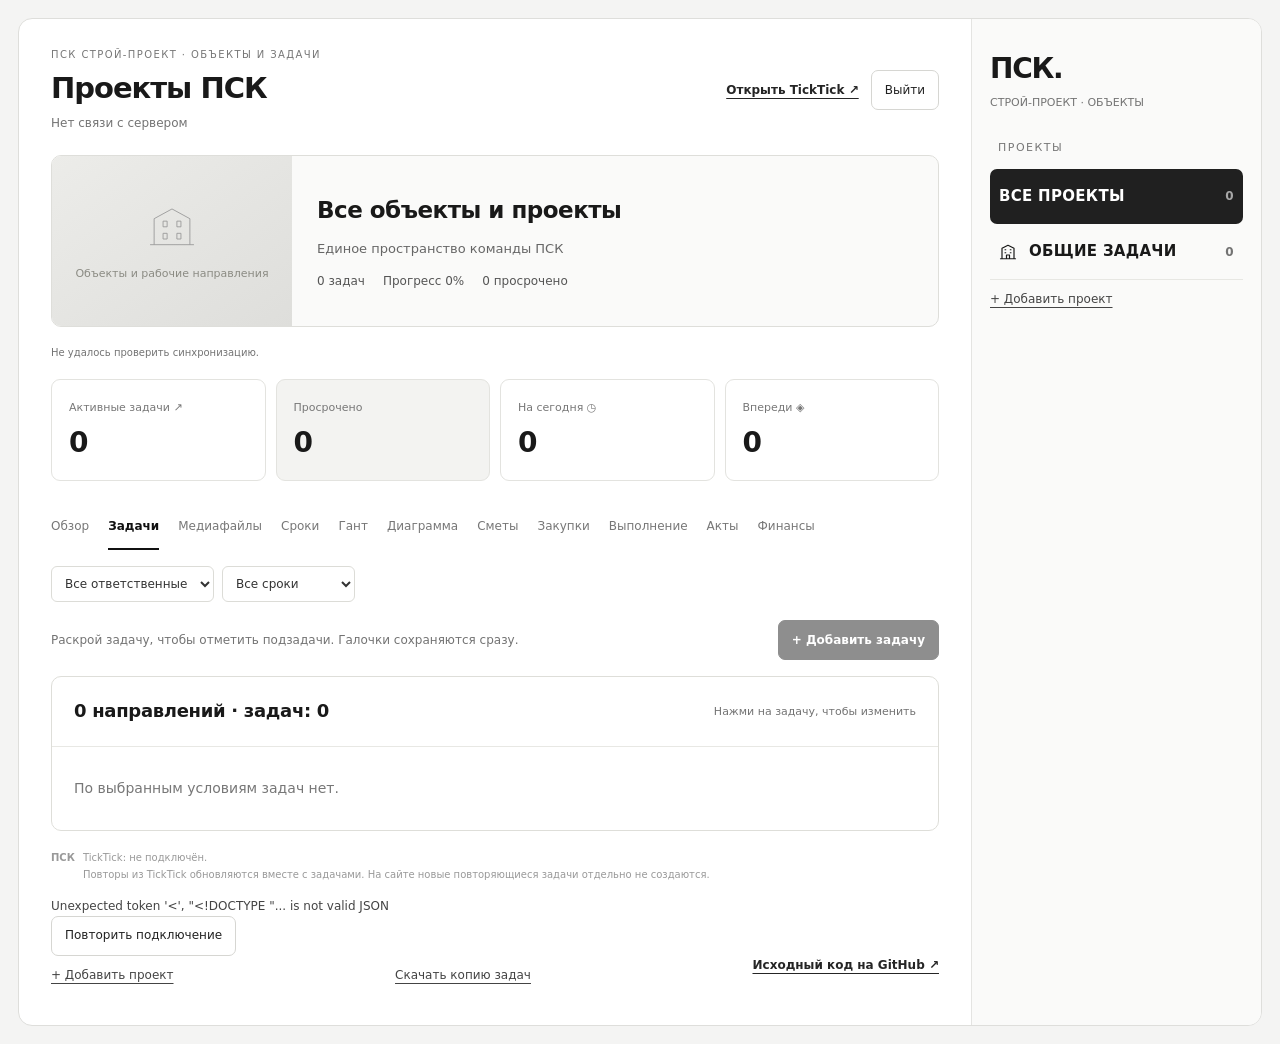
==== commit a88b9731: "Add project estimates, purchases, execution, acts and payment tracking" ====
--- a/app/dashboard.html
+++ b/app/dashboard.html
@@ -7,6 +7,11 @@
 @media(max-width:500px){#psk-dashboard .psk-main{padding:14px}#psk-dashboard .psk-stats{grid-template-columns:repeat(2,minmax(0,1fr))}#psk-dashboard .psk-stat{padding:11px 13px}#psk-dashboard .psk-stat strong{font-size:26px}#psk-dashboard .psk-hero{display:block}#psk-dashboard .psk-cover{height:135px;min-height:135px}#psk-dashboard .psk-hero-info{padding:16px}#psk-dashboard .psk-cover-empty svg{width:38px;height:38px}#psk-dashboard .psk-cover-empty span{font-size:10px}#psk-dashboard .psk-hero-info h2{font-size:22px}#psk-dashboard .psk-project-grid{grid-template-columns:1fr;padding:14px}#psk-dashboard .psk-task-card{padding:17px 13px}#psk-dashboard .psk-task-line{grid-template-columns:22px minmax(0,1fr);gap:9px}#psk-dashboard .psk-big-task{font-size:16px;line-height:1.6}#psk-dashboard .psk-task-card summary{grid-template-columns:minmax(0,1fr) 43px;gap:10px}#psk-dashboard .psk-task-percent{font-size:17px}#psk-dashboard .psk-inline-sub{font-size:14px;grid-template-columns:22px minmax(0,1fr) 35px;gap:6px}#psk-dashboard .psk-fields{grid-template-columns:1fr}#psk-dashboard .psk-fields input,#psk-dashboard .psk-fields textarea,#psk-dashboard .psk-fields select{font-size:16px}#psk-dashboard .psk-sub-row{grid-template-columns:22px minmax(0,1fr) 28px}#psk-dashboard .psk-sub-row input[type=date]{grid-column:2}#psk-dashboard .psk-sub-row button{grid-column:3;grid-row:1}#psk-dashboard .psk-sub-row input{font-size:16px!important}#psk-dashboard .psk-media-grid{grid-template-columns:1fr;padding:14px}#psk-dashboard .psk-cal-day{min-height:52px;font-size:11px;padding:5px 3px}#psk-dashboard .psk-cal-task-chip{display:none}#psk-dashboard .psk-big-calendar{padding:13px}#psk-dashboard .psk-gantt-head,#psk-dashboard .psk-gantt-row{grid-template-columns:195px 1fr}#psk-dashboard .psk-gantt-label{padding:10px 12px;font-size:10px}#psk-dashboard .psk-chart-row{grid-template-columns:100px 1fr 35px;gap:10px;font-size:11px}#psk-dashboard .psk-task-tools{align-items:start;flex-direction:column}}
 @media(max-width:800px){#psk-dashboard .psk-filter .psk-mobile-project{flex:1 0 100%;width:100%}}
 </style>
+<style>/* PSK_COMMERCE_CSS_START */
+#psk-dashboard .psk-commerce{padding:22px;min-height:320px}#psk-dashboard .psk-commerce h3{font-size:19px;letter-spacing:-.4px}#psk-dashboard .psk-commerce p{margin:6px 0 14px;color:#6d6d68;font-size:13px}#psk-dashboard .pc-top,#psk-dashboard .pc-actions{display:flex;justify-content:space-between;align-items:center;gap:10px;flex-wrap:wrap}#psk-dashboard .pc-top{margin-bottom:20px}#psk-dashboard .pc-actions{justify-content:flex-start}#psk-dashboard .pc-actions .psk-button{font-size:12px}#psk-dashboard .pc-select{display:flex;align-items:center;gap:10px;font-size:13px;color:#666}#psk-dashboard .pc-select select{max-width:270px;font-size:14px}#psk-dashboard .pc-metrics{display:grid;grid-template-columns:repeat(4,minmax(0,1fr));gap:10px;margin:18px 0}#psk-dashboard .pc-metric{border:1px solid #dfdfd9;border-radius:8px;padding:15px;min-width:0}#psk-dashboard .pc-metric span{display:block;font-size:11px;color:#72726e}#psk-dashboard .pc-metric strong{display:block;font-size:20px;letter-spacing:-.6px;overflow-wrap:anywhere;margin-top:7px;font-variant-numeric:tabular-nums}#psk-dashboard .pc-metric small{font-size:10px;color:#82827c}#psk-dashboard .pc-note{padding:13px 15px;background:#f4f4f1;border:1px solid #e4e4de;border-radius:7px;font-size:12px;color:#5f5f5b;margin:15px 0;line-height:1.65}#psk-dashboard .pc-empty{padding:35px 24px;text-align:center;border:1px dashed #d5d5cd;border-radius:8px;background:#fafaf8;margin:16px 0}#psk-dashboard .pc-empty strong{font-size:17px}#psk-dashboard .pc-empty p{max-width:540px;margin:10px auto 18px}#psk-dashboard .pc-table-wrap{overflow:auto;max-width:100%;border:1px solid #e0e0d9;border-radius:8px;margin:15px 0}#psk-dashboard .pc-table{width:100%;border-collapse:collapse;font-size:13px;text-align:left;min-width:700px}#psk-dashboard .pc-table th{font-weight:500;color:#73736c;font-size:10px;text-transform:uppercase;letter-spacing:.7px;background:#f6f6f3;padding:12px 14px;border-bottom:1px solid #deded8;white-space:nowrap}#psk-dashboard .pc-table td{padding:15px 14px;border-bottom:1px solid #ebebe5;vertical-align:top;font-variant-numeric:tabular-nums}#psk-dashboard .pc-table tr:last-child td{border-bottom:0}#psk-dashboard .pc-table .pc-title{min-width:200px;max-width:340px;font-weight:650;overflow-wrap:anywhere}#psk-dashboard .pc-table td small{display:block;color:#85857d;font-size:10px;font-weight:400;margin-top:4px}#psk-dashboard .pc-table .pc-money{white-space:nowrap}#psk-dashboard .pc-table button{white-space:nowrap}#psk-dashboard .pc-badge{font-size:10px;display:inline-block;padding:4px 7px;background:#eeeee9;border-radius:4px;color:#55554f;white-space:nowrap}#psk-dashboard .pc-badge.dark{background:#282828;color:#fff}#psk-dashboard .pc-archived{opacity:.5}#psk-dashboard .pc-form{margin:20px 0;padding:22px;background:#f7f7f3;border:1px solid #bfbfb6;border-radius:9px;scroll-margin-top:20px}#psk-dashboard .pc-form h3{margin-bottom:18px}#psk-dashboard .pc-form .psk-fields{gap:16px}#psk-dashboard .pc-form .psk-fields label{font-size:12px}#psk-dashboard .pc-form input,#psk-dashboard .pc-form select,#psk-dashboard .pc-form textarea{font-size:14px}#psk-dashboard .pc-form-foot{display:flex;justify-content:space-between;gap:12px;align-items:center;flex-wrap:wrap;margin-top:20px}#psk-dashboard .pc-error{font-size:13px;color:#a42b20;min-height:20px;margin-top:10px}#psk-dashboard .pc-act-item{display:grid;grid-template-columns:22px minmax(120px,1fr) 100px 120px;gap:10px;padding:12px 0;border-bottom:1px solid #ddd;align-items:center;font-size:12px}#psk-dashboard .pc-act-item input:not([type=checkbox]){width:100%;min-width:0;border:1px solid #ccc;border-radius:5px;padding:8px;background:white}#psk-dashboard .pc-act-item small{display:block;color:#777}#psk-dashboard .pc-estimates{display:flex;flex-wrap:wrap;gap:10px;margin:16px 0}#psk-dashboard .pc-estimate{padding:14px 16px;border:1px solid #deded7;border-radius:7px;background:#fafaf8;min-width:180px;text-align:left;flex:1}#psk-dashboard .pc-estimate.active{border-color:#333;background:#f0f0eb}#psk-dashboard .pc-estimate strong{font-size:14px;display:block}#psk-dashboard .pc-estimate span{display:block;font-size:11px;color:#777;margin-top:5px}#psk-dashboard .pc-mini-bar{height:5px;width:80px;background:#e5e5dd;border-radius:3px;overflow:hidden;margin-top:6px}#psk-dashboard .pc-mini-bar i{height:100%;display:block;background:#333}#psk-dashboard .pc-stamp{font-size:10px;color:#85857e;margin-top:20px}#psk-dashboard .pc-history{margin-top:20px;border-top:1px solid #ddd;padding-top:15px}#psk-dashboard .pc-history-item{display:flex;justify-content:space-between;gap:15px;border-bottom:1px solid #eee;padding:12px 0;font-size:12px}#psk-dashboard .pc-history-item small{color:#888;display:block}#psk-dashboard .pc-project-picker{display:grid;grid-template-columns:repeat(2,minmax(0,1fr));gap:12px;margin-top:20px}#psk-dashboard .pc-project-picker button{padding:20px;text-align:left;background:#fafaf8;border:1px solid #ddd;border-radius:8px;font-weight:700;font-size:15px}#psk-dashboard .pc-project-picker small{display:block;font-size:11px;font-weight:400;color:#777;margin-top:5px}#psk-dashboard .psk-filter[hidden]{display:none} @media(max-width:700px){#psk-dashboard .psk-commerce{padding:16px}#psk-dashboard .pc-metrics{grid-template-columns:1fr 1fr}#psk-dashboard .pc-metric{padding:12px}#psk-dashboard .pc-metric strong{font-size:17px}#psk-dashboard .pc-form{padding:16px}#psk-dashboard .pc-form .psk-fields{grid-template-columns:1fr}#psk-dashboard .pc-form .full{grid-column:1}#psk-dashboard .pc-act-item{grid-template-columns:22px 1fr 70px 90px;font-size:11px;gap:6px}#psk-dashboard .pc-project-picker{grid-template-columns:1fr}#psk-dashboard .pc-select{width:100%;display:block}#psk-dashboard .pc-select select{display:block;max-width:100%;width:100%;margin-top:7px}#psk-dashboard .pc-top{align-items:flex-start}#psk-dashboard .pc-table{min-width:660px}#psk-dashboard .pc-estimate{min-width:130px}#psk-dashboard .pc-actions{gap:7px}}
+#pc-print{width:min(1000px,calc(100% - 32px));max-height:90vh;overflow:auto;border:1px solid #ccc;border-radius:10px;padding:30px;box-sizing:border-box;color:#111;background:white;font:14px/1.6 Manrope,system-ui,sans-serif}#pc-print::backdrop{background:#0008}#pc-print h1{font-size:25px;line-height:1.3}#pc-print table{width:100%;border-collapse:collapse;margin:24px 0;font-size:12px}#pc-print td,#pc-print th{border:1px solid #ccc;padding:10px;text-align:left}#pc-print small{color:#666}#pc-print .pc-print-controls{display:flex;justify-content:space-between;gap:15px}#pc-print button{padding:10px;background:white;border:1px solid #bbb;border-radius:5px;cursor:pointer;color:#111}#pc-print .pc-print-sign{display:flex;justify-content:space-between;gap:20px;flex-wrap:wrap;margin-top:60px}@media(max-width:500px){#pc-print{padding:16px}#pc-print h1{font-size:20px}#pc-print td,#pc-print th{padding:6px;font-size:10px}}@media print{body>*:not(#pc-print){display:none!important}#pc-print{position:static!important;display:block!important;width:100%!important;max-width:none!important;max-height:none!important;overflow:visible!important;margin:0!important;border:0!important;padding:0!important}#pc-print .pc-print-controls{display:none!important}#pc-print::backdrop{display:none}#pc-print table{break-inside:auto}#pc-print tr{break-inside:avoid}body{background:white!important;padding:0!important}}
+
+/* PSK_COMMERCE_CSS_END */</style>
 <div class="psk-shell">
 
 <main class="psk-main">
@@ -35,13 +40,13 @@
 async function saveState(nextTasks,nextProjects){if(saving||!ready)return false;saving=true;q('#psk-save-state').textContent='Сохраняем…';q('#psk-task-save').disabled=true;q('#psk-project-save').disabled=true;try{const r=await fetch('/api/dashboard',{method:'PUT',headers:{'Content-Type':'application/json'},body:JSON.stringify({tasks:nextTasks,projects:nextProjects,revision})});const data=await r.json();if(r.status===409&&data.state){applyState(data.state);render();throw new Error(data.error);}if(!r.ok)throw new Error(data.error||'Не удалось сохранить.');applyState(data);render();notice('Изменения сохранены на сервере.');return true;}catch(e){q('#psk-save-state').textContent='Изменения не сохранены';q('#psk-error').textContent=e.message;notice(e.message);return false;}finally{saving=false;q('#psk-task-save').disabled=false;q('#psk-project-save').disabled=false;}}
 function visible(){return tasks.filter(t=>(ui.project==='all'||t.project===ui.project)&&(ui.person==='all'||t.owner===ui.person)&&(ui.status==='all'?(!t.done&&!t.archived):state(t)===ui.status));}
 function notice(text){q('#psk-notice').textContent=text;}
-function selectProject(p){ui.project=p;ui.person='all';ui.status='all';close();q('#psk-project-form').hidden=true;q('#psk-profile-editor').hidden=true;render();persist();loadProjectFiles(p,true);q('#psk-page-title').scrollIntoView({block:'start',behavior:'smooth'});}
+function selectProject(p){if(commercialBusy){notice('Дождись сохранения данных объекта.');return;}ui.project=p;ui.person='all';ui.status='all';close();q('#psk-project-form').hidden=true;q('#psk-profile-editor').hidden=true;render();persist();loadProjectFiles(p,true);q('#psk-page-title').scrollIntoView({block:'start',behavior:'smooth'});}
 
 
 const icons={overview:'<rect x="3" y="3" width="7" height="7" rx="2"/><rect x="14" y="3" width="7" height="7" rx="2"/><rect x="3" y="14" width="7" height="7" rx="2"/><rect x="14" y="14" width="7" height="7" rx="2"/>',calendar:'<rect x="3" y="5" width="18" height="16" rx="3"/><path d="M16 3v4M8 3v4M3 11h18M8 15h2M14 15h2"/>',roadmap:'<circle cx="5" cy="5" r="2"/><circle cx="19" cy="19" r="2"/><path d="M5 7v7a3 3 0 0 0 3 3h8M9 5h7a3 3 0 0 1 0 6h-4"/>',timeline:'<path d="M4 3v18h17M8 6h7M10 11h10M7 16h6"/>',list:'<path d="m3 6 2 2 3-4M11 6h10M3 13h5M11 13h10M3 19h5M11 19h10"/>',folder:'<path d="M3 7a2 2 0 0 1 2-2h5l2 3h7a2 2 0 0 1 2 2v9a2 2 0 0 1-2 2H5a2 2 0 0 1-2-2z"/>',building:'<path d="M4 21V7l8-4 8 4v14M2 21h20M8 9h1M15 9h1M8 13h1M15 13h1M10 21v-5h4v5"/>',repeat:'<path d="M18 3l3 3-3 3M21 6H8a5 5 0 0 0-5 5M6 21l-3-3 3-3M3 18h13a5 5 0 0 0 5-5"/>',clock:'<circle cx="12" cy="12" r="9"/><path d="M12 7v5l3 2"/>'};
 const icon=name=>'<span class="psk-icon" aria-hidden="true"><svg viewBox="0 0 24 24">'+(icons[name]||icons.folder)+'</svg></span>';
-const views=[['overview','Обзор'],['list','Задачи'],['media','Медиафайлы'],['calendar','Сроки'],['timeline','Гант'],['analytics','Диаграмма']];
-function renderNav(){q('.psk-tabs').innerHTML=views.map(([v,label])=>`<button class="psk-tab" data-view="${v}" aria-pressed="${ui.view===v}">${label}</button>`).join('');}
+const views=[['overview','Обзор'],['list','Задачи'],['media','Медиафайлы'],['calendar','Сроки'],['timeline','Гант'],['analytics','Диаграмма'],['estimate','Сметы'],['purchases','Закупки'],['execution','Выполнение'],['acts','Акты'],['finance','Финансы']];
+function renderNav(){const nav=q('.psk-tabs');nav.innerHTML=views.map(([v,label])=>`<button class="psk-tab" data-view="${v}" aria-pressed="${ui.view===v}">${label}</button>`).join('');const current=nav.querySelector('[aria-pressed=true]');if(current)nav.scrollLeft=Math.max(0,current.offsetLeft-nav.offsetLeft-(nav.clientWidth-current.offsetWidth)/2);}
 function ring(value,small=false){return `<div class="psk-ring ${small?'small':''}" style="--value:${value}" role="img" aria-label="Выполнено ${value}%"><span>${value}%</span></div>`;}
 const monthLabel=d=>new Date(d+'-01T12:00:00Z').toLocaleDateString('ru-RU',{month:'long',year:'numeric',timeZone:'UTC'});
 function calendarTasks(){return visible();}
@@ -85,12 +90,14 @@
 function render(){
 renderNav();renderHero();renderOverview();q('#psk-overview').hidden=ui.view!=='overview';loadProjectFiles(ui.project);
 const active=tasks.filter(t=>!t.done&&!t.archived),scopedActive=active.filter(t=>ui.project==='all'||t.project===ui.project);const owners=[...new Set([...tasks.map(t=>t.owner).filter(Boolean)])];q('#psk-person').innerHTML='<option value="all">Все ответственные</option>'+owners.map(o=>'<option>'+esc(o)+'</option>').join('')+'<option value="">Не назначен</option>';q('#psk-rename').hidden=ui.project==='all';q('#psk-add').disabled=!ready;q('#psk-kpi-all').textContent=scopedActive.length;['overdue','today','future'].forEach(k=>q('#psk-kpi-'+k).textContent=scopedActive.filter(t=>state(t)===k).length);q('[data-total]').textContent=active.length;
-q('#psk-projects').innerHTML=projects.filter(p=>tasks.some(t=>t.project===p&&!t.archived)||ui.project===p).map(p=>`<button class="psk-nav" data-project="${esc(p)}" aria-pressed="${ui.project===p}">${icon(p==='Регулярные задачи'?'repeat':p==='Операционные задачи'?'folder':'building')}<span>${esc(p)}</span><span class="psk-count">${active.filter(t=>t.project===p).length}</span></button>`).join('');
+q('#psk-projects').innerHTML=projects.map(p=>`<button class="psk-nav" data-project="${esc(p)}" aria-pressed="${ui.project===p}">${icon(p==='Регулярные задачи'?'repeat':p==='Операционные задачи'?'folder':'building')}<span>${esc(p)}</span><span class="psk-count">${active.filter(t=>t.project===p).length}</span></button>`).join('');
 q('#psk-mobile-project').innerHTML='<option value="all">Все проекты и направления</option>'+projects.map(p=>`<option>${esc(p)}</option>`).join('');q('#psk-mobile-project').value=ui.project;
 qa('[data-project]').forEach(b=>{b.setAttribute('aria-pressed',b.dataset.project===ui.project);b.onclick=()=>selectProject(b.dataset.project);});q('#psk-person').value=ui.person;q('#psk-status').value=ui.status;
-qa('[data-view]').forEach(b=>{b.setAttribute('aria-pressed',b.dataset.view===ui.view);b.onclick=()=>{close();q('#psk-project-form').hidden=true;q('#psk-profile-editor').hidden=true;ui.view=b.dataset.view;render();persist();};});
+qa('[data-view]').forEach(b=>{b.setAttribute('aria-pressed',b.dataset.view===ui.view);b.onclick=()=>{if(commercialBusy)return;close();q('#psk-project-form').hidden=true;q('#psk-profile-editor').hidden=true;ui.view=b.dataset.view;render();persist();};});
 const filtered=visible(),groups=projects.filter(p=>filtered.some(t=>t.project===p));q('#psk-board-title').textContent=ui.project==='all'?`${groups.length} направлений · задач: ${filtered.length}`:ui.project+` · задач: ${filtered.length}`;
+q('.psk-stats').hidden=commercialViews.includes(ui.view);q('#psk-person').hidden=commercialViews.includes(ui.view);q('#psk-status').hidden=commercialViews.includes(ui.view);
 q('#psk-legend').hidden=true;q('#psk-period').textContent=ui.view==='timeline'?'План и сроки задач':'Нажми на задачу, чтобы изменить';q('#psk-legend').lastElementChild.textContent='Вертикальная линия — сегодня';
+if(commercialViews.includes(ui.view)){q('#psk-board-title').textContent=views.find(x=>x[0]===ui.view)[1];q('#psk-period').textContent='Учёт объекта · общие данные команды';renderCommercial();return;}
 if(ui.view==='media'){q('#psk-period').textContent='Материалы объекта';renderMedia();return;}
 if(ui.view==='analytics'){q('#psk-period').textContent='Проценты по задачам и подзадачам';renderAnalytics();return;}
 if(ui.view==='calendar'){q('#psk-period').textContent='Календарь задач и подзадач';renderCalendar();return;}
@@ -126,6 +133,151 @@
 
 let authRole='team';async function readAuthStatus(){try{const r=await fetch('/api/auth',{cache:'no-store'}),d=await r.json();if(!d.authenticated){location.assign('/login');return;}authRole=d.role;q('#psk-settings-link').hidden=d.role!=='owner';const sync=d.sync;const text=sync?.lastSuccess?'TickTick: обновлено '+new Intl.DateTimeFormat('ru-RU',{timeZone:'Europe/Moscow',day:'2-digit',month:'2-digit',hour:'2-digit',minute:'2-digit'}).format(new Date(sync.lastSuccess))+' МСК':'TickTick: ожидаем обновление';q('#psk-tick-status').textContent=text;q('#psk-tick-foot').textContent=text;}catch{q('#psk-tick-status').textContent='Не удалось проверить синхронизацию.';}}
 q('#psk-logout').onclick=async()=>{await fetch('/api/auth',{method:'POST',headers:{'Content-Type':'application/json'},body:JSON.stringify({action:'logout'})});location.assign(authRole==='owner'?'/signout-with-chatgpt?return_to=%2Flogin':'/login');};readAuthStatus();setInterval(()=>{if(document.visibilityState==='visible')readAuthStatus();},60000);
+/* PSK_COMMERCE_JS_START */
+const commercialViews=['estimate','purchases','execution','acts','finance'];
+const commercialCache=new Map(),commercialSelected=new Map(),commercialLoading=new Set();
+let commercialEditing=null,commercialBusy=false,commercialHistoryOpen=false,commercialShowArchive=false;
+const pcTypes={labor:'Работа',material:'Материал',equipment:'Техника',delivery:'Доставка'};
+const pcStatus={draft:'Черновик',approved:'Согласована',archived:'В архиве',planned:'План',received:'Получено',signed:'Подписан',canceled:'Отменён',actual:'Факт'};
+const pcCents=(qty,price)=>Number((BigInt(Math.round(qty*1000))*BigInt(Math.round(price*100))+BigInt(500))/BigInt(1000)),pcSum=a=>a.reduce((n,x)=>n+x,0);
+const pcMoney=cents=>new Intl.NumberFormat('ru-RU',{style:'currency',currency:'RUB',maximumFractionDigits:2}).format(cents/100);
+const pcQty=n=>new Intl.NumberFormat('ru-RU',{maximumFractionDigits:3}).format(n);
+const pcEmpty=()=>({estimates:[],purchases:[],executions:[],acts:[],payments:[]});
+function pcCurrent(){return commercialCache.get(ui.project);}
+function pcEstimateId(){return commercialSelected.get(ui.project)||'';}
+function pcEstimate(w,id=pcEstimateId()){return w.estimates.find(e=>e.id===id);}
+function pcPosition(w,id){return w.estimates.flatMap(e=>e.positions).find(p=>p.id===id);}
+function pcScope(w,rows){const id=pcEstimateId();return rows.filter(x=>!id||x.estimateId===id);}
+function pcDone(w,id){return pcSum(w.executions.filter(x=>!x.archived&&x.positionId===id).map(x=>x.quantity));}
+function pcBilled(w,id,except=''){return pcSum(w.acts.filter(x=>x.status==='signed'&&x.id!==except).flatMap(x=>x.items.filter(i=>i.positionId===id).map(i=>i.quantity)));}
+function pcTotals(w,id=pcEstimateId()){
+ const es=w.estimates.filter(e=>!id||e.id===id),ids=new Set(es.map(e=>e.id)),positions=es.flatMap(e=>e.positions);
+ const ps=w.purchases.filter(x=>!x.archived&&ids.has(x.estimateId)),xs=w.executions.filter(x=>!x.archived&&ids.has(x.estimateId)),as=w.acts.filter(x=>x.status==='signed'&&ids.has(x.estimateId));
+ const pay=w.payments.filter(x=>!x.archived&&(!id||x.estimateId===id));
+ const planCost=pcSum(positions.map(x=>pcCents(x.quantity,x.costPrice))),planSale=pcSum(positions.map(x=>pcCents(x.quantity,x.salePrice)));
+ const actualCost=pcSum(ps.filter(x=>x.status==='received').map(x=>pcCents(x.quantity,x.price)))+pcSum(xs.map(x=>pcCents(x.quantity,x.costPrice)));
+ const accepted=pcSum(as.flatMap(x=>x.items.map(i=>pcCents(i.quantity,i.price))));
+ const received=pcSum(pay.filter(x=>x.status==='actual'&&x.direction==='income').map(x=>pcCents(1,x.amount))),paid=pcSum(pay.filter(x=>x.status==='actual'&&x.direction==='expense').map(x=>pcCents(1,x.amount)));
+ const completed=pcSum(positions.map(p=>pcCents(Math.min(p.quantity,pcDone(w,p.id)),p.salePrice)));
+ return {planCost,planSale,actualCost,accepted,received,paid,planProfit:planSale-planCost,accruedResult:accepted-actualCost,cashBalance:received-paid,customerDebt:Math.max(0,accepted-received),customerAdvance:Math.max(0,received-accepted),progress:planSale?Math.round(completed/planSale*100):null};
+}
+function pcMetric(label,value,note=''){return `<div class="pc-metric"><span>${esc(label)}</span><strong>${value}</strong>${note?'<small>'+esc(note)+'</small>':''}</div>`;}
+function pcTable(head,rows){return `<div class="pc-table-wrap"><table class="pc-table"><thead><tr>${head.map(h=>'<th>'+esc(h)+'</th>').join('')}</tr></thead><tbody>${rows.join('')}</tbody></table></div>`;}
+function pcButton(label,kind,id=''){return `<button class="psk-link" data-pc-edit="${kind}" data-pc-id="${esc(id)}">${label}</button>`;}
+function pcBadge(status){return `<span class="pc-badge ${['signed','actual','received','approved'].includes(status)?'dark':''}">${pcStatus[status]}</span>`;}
+function pcEmptyView(title,description,button=''){return `<div class="pc-empty"><strong>${title}</strong><p>${description}</p>${button}</div>`;}
+async function loadCommercial(project,force=false){
+ if(project==='all'||commercialLoading.has(project))return;if(!force&&commercialCache.has(project))return;commercialLoading.add(project);
+ try{const r=await fetch('/api/commercial?project='+encodeURIComponent(project),{cache:'no-store'}),d=await r.json();if(!r.ok)throw Error(d.error||'Не удалось загрузить объект.');commercialCache.set(project,d);if(!commercialSelected.has(project))commercialSelected.set(project,d.workspace.estimates.find(e=>e.status!=='archived')?.id||'');if(ui.project===project&&commercialViews.includes(ui.view)&&!commercialEditing)renderCommercial();}
+ catch(e){if(ui.project===project){q('#psk-content').innerHTML='<div class="psk-commerce">'+pcEmptyView('Не удалось загрузить данные',esc(e.message),'<button class="psk-button" id="pc-retry">Повторить</button>')+'</div>';q('#pc-retry').onclick=()=>loadCommercial(project,true);notice(e.message);}}
+ finally{commercialLoading.delete(project);}
+}
+async function saveCommercial(next,action){
+ if(commercialBusy)return false;const project=ui.project,current=pcCurrent();if(!current)return false;commercialBusy=true;qa('[data-pc-save]').forEach(b=>b.disabled=true);
+ try{const r=await fetch('/api/commercial',{method:'PUT',headers:{'Content-Type':'application/json'},body:JSON.stringify({project,workspace:next,revision:current.revision,action})}),d=await r.json();if(r.status===409&&d.state)commercialCache.set(project,d.state);if(!r.ok)throw Error(d.error||'Не удалось сохранить.');commercialCache.set(project,d);notice('Сохранено для всей команды.');return true;}
+ catch(e){const target=q('#pc-error');if(target)target.textContent=e.message;notice(e.message);return false;}
+ finally{commercialBusy=false;qa('[data-pc-save]').forEach(b=>b.disabled=false);}
+}
+function pcOpen(kind,id=''){
+ const state=pcCurrent();if(!state||commercialBusy)return;const w=state.workspace,estimateId=pcEstimateId()||w.estimates.find(x=>x.status!=='archived')?.id;
+ if(kind!=='estimate'&&kind!=='payment'&&!estimateId){notice('Сначала создай смету.');return;}
+ commercialEditing={kind,id,project:ui.project,view:ui.view,estimateId};renderCommercial();q('#psk-commercial-form')?.scrollIntoView({behavior:'smooth',block:'start'});
+}
+function pcInput(name,label,value='',type='text',extra=''){return `<label>${label}<input name="${name}" type="${type}" value="${esc(value)}" ${extra}></label>`;}
+function pcSelect(name,label,value,options,extra=''){return `<label>${label}<select name="${name}" ${extra}>${options.map(([v,l])=>`<option value="${esc(v)}" ${v===value?'selected':''}>${esc(l)}</option>`).join('')}</select></label>`;}
+function pcForm(w){
+ const edit=commercialEditing;if(!edit||edit.project!==ui.project||edit.view!==ui.view)return '';const {kind,id,estimateId}=edit,e=w.estimates.find(x=>x.id===estimateId),record=(kind==='estimate'?w.estimates:kind==='position'?e?.positions:kind==='purchase'?w.purchases:kind==='execution'?w.executions:kind==='act'?w.acts:w.payments)?.find(x=>x.id===id);
+ const x=record||{},names={estimate:'Смета',position:'Позиция сметы',purchase:'Закупка',execution:'Выполнение',act:'Акт',payment:'Оплата'};
+ let fields='';
+ if(kind==='estimate')fields=pcInput('name','Название сметы',x.name||'','text','required maxlength="300" placeholder="Например, металлоконструкции"')+pcSelect('status','Состояние',x.status||'draft',[['draft','Черновик'],['approved','Согласована'],['archived','В архиве']]);
+ if(kind==='position')fields=pcInput('title','Наименование',x.title||'','text','required maxlength="300"')+pcInput('stage','Этап / раздел',x.stage||'','text','maxlength="100" placeholder="Например, монтаж"')+pcSelect('type','Тип позиции',x.type||'labor',Object.entries(pcTypes)) +pcInput('unit','Единица измерения',x.unit||'шт.','text','required maxlength="30"')+pcInput('quantity','Плановое количество',x.quantity??'','number','required min="0.001" max="1000000" step="0.001"')+pcInput('costPrice','Себестоимость за единицу, ₽',x.costPrice??'','number','required min="0" max="100000000" step="0.01"')+pcInput('salePrice','Цена заказчику за единицу, ₽',x.salePrice??'','number','required min="0" max="100000000" step="0.01"');
+ if(kind==='purchase'||kind==='execution'){
+ const es=w.estimates.find(e=>e.id===(x.estimateId||estimateId)),positions=(es?.positions||[]).filter(p=>kind==='execution'||p.type!=='labor');
+ const selected=positions.find(p=>p.id===x.positionId)||positions[0];if(!positions.length)return pcEmptyView('Нет подходящих позиций',kind==='purchase'?'Добавь в смету материал, технику или доставку.':'Сначала добавь позиции в смету.','<button class="psk-button" id="pc-cancel">Закрыть</button>');
+ fields=pcSelect('positionId','Позиция сметы',x.positionId||selected.id,positions.map(p=>[p.id,p.title+' · '+p.unit]))+pcInput('quantity',kind==='purchase'?'Количество к закупке / получено':'Выполненный объём',x.quantity??'','number','required min="0.001" max="1000000" step="0.001"')+pcInput('date',kind==='purchase'?'Дата поставки':'Дата выполнения',x.date||today,'date','required');
+ if(kind==='purchase')fields+=pcInput('price','Закупочная цена за единицу, ₽',x.price??selected.costPrice,'number','required min="0" max="100000000" step="0.01"')+pcInput('supplier','Поставщик',x.supplier||'','text','maxlength="200"')+pcSelect('status','Состояние',x.status||'planned',[['planned','Планируется'],['received','Получено']]);
+ else fields+=pcInput('costPrice','Стоимость работы за единицу, ₽',x.costPrice??(selected.type==='labor'?selected.costPrice:0),'number','required min="0" max="100000000" step="0.01"')+pcInput('note','Примечание',x.note||'','text','maxlength="500"');
+ }
+ if(kind==='payment')fields=pcSelect('estimateId','Смета оплаты',x.estimateId||(record?'':estimateId)||'', [['','Общие деньги объекта'],...w.estimates.map(e=>[e.id,e.name])])+pcSelect('direction','Направление',x.direction||'income',[['income','Поступление от заказчика'],['expense','Выплата']])+pcInput('amount','Сумма, ₽',x.amount??'','number','required min="0.01" max="100000000" step="0.01"')+pcInput('date','Дата платежа',x.date||today,'date','required')+pcSelect('status','Состояние',x.status||'planned',[['planned','Планируется'],['actual','Фактически оплачено']])+pcInput('category','Статья',x.category||'','text','required maxlength="100" placeholder="Аванс, материалы, подрядчики…"')+pcInput('counterparty','Контрагент',x.counterparty||'','text','maxlength="200"')+pcInput('note','Основание / примечание',x.note||'','text','maxlength="500"');
+ if(kind==='act'){
+ const es=w.estimates.find(e=>e.id===(x.estimateId||estimateId));fields=pcInput('number','Номер акта',x.number||String(w.acts.length+1),'text','required maxlength="80"')+pcInput('date','Дата акта',x.date||today,'date','required')+pcSelect('status','Состояние',x.status||'draft',[['draft','Черновик'],['signed','Подписан'],['canceled','Отменён']]);
+ fields+='<div class="full"><div class="pc-note">Выбери позиции и объёмы. Подписать можно только объём, внесённый в «Выполнение» и ещё не закрытый другими подписанными актами. Цена заказчику сохраняется в акте.</div>'+ (es?.positions||[]).map(p=>{const item=x.items?.find(i=>i.positionId===p.id),available=Math.max(0,Math.round((pcDone(w,p.id)-pcBilled(w,p.id,id))*1000)/1000);return `<div class="pc-act-item" data-act-position="${p.id}"><input type="checkbox" data-act-check ${item?'checked':''} aria-label="Включить ${esc(p.title)}"><span>${esc(p.title)}<small>Доступно ${pcQty(available)} ${esc(p.unit)}</small></span><input type="number" data-act-qty aria-label="Объём: ${esc(p.title)}" value="${item?.quantity??(available||'')}" min="0.001" step="0.001" max="1000000"><input type="number" data-act-price aria-label="Цена: ${esc(p.title)}" value="${item?.price??p.salePrice}" min="0" max="100000000" step="0.01"></div>`;}).join('')+'</div>';
+ }
+ return `<form id="psk-commercial-form" class="pc-form"><h3>${id?'Изменить':'Добавить'} · ${names[kind]}</h3><div class="psk-fields">${fields}</div>${kind==='execution'?'<div class="pc-note">Здесь фиксируется физическое выполнение. Себестоимость работ учитывается по этой записи, а материалов, техники и доставки — по полученным закупкам. Внесение выполнения не создаёт оплату или акт.</div>':''}${kind==='payment'?'<div class="pc-note">Это запись учёта. Она не отправляет платёж в банк. Факт денег учитывается отдельно от затрат и актов.</div>':''}<div class="pc-form-foot"><span class="psk-muted">Сохранится для всей команды ПСК</span><div class="pc-actions"><button type="button" class="psk-button" id="pc-cancel">Отмена</button><button type="submit" class="psk-button psk-primary" data-pc-save>Сохранить</button></div></div><div class="pc-error" id="pc-error" role="alert"></div></form>`;
+}
+function pcEstimateView(w,t){
+ const id=pcEstimateId(),e=pcEstimate(w),es=w.estimates.filter(x=>commercialShowArchive||x.status!=='archived');
+ const metrics='<div class="pc-metrics">'+pcMetric('Цена заказчику',pcMoney(t.planSale))+pcMetric('План затрат',pcMoney(t.planCost))+pcMetric('Плановая прибыль',pcMoney(t.planProfit))+pcMetric('Выполнение',t.progress===null?'—':t.progress+'%','По сметной стоимости')+'</div>';
+ const cards='<div class="pc-estimates">'+es.map(e=>`<button class="pc-estimate ${e.id===id?'active':''}" data-pc-estimate="${e.id}"><strong>${esc(e.name)}</strong><span>${pcStatus[e.status]} · ${e.positions.length} позиций</span><span>${pcMoney(pcTotals(w,e.id).planSale)}</span></button>`).join('')+'</div>';
+ if(!w.estimates.length)return pcEmptyView('Первая смета объекта','Добавь работы, материалы, технику и доставку. Себестоимость и цена для заказчика хранятся отдельно. Начни с первой работы или материала.','<button class="psk-button psk-primary" data-pc-edit="estimate">+ Создать смету</button>');
+ if(!e)return metrics+cards+'<div class="pc-note">Выбери смету выше, чтобы увидеть позиции и внести изменения.</div>';
+ const rows=e.positions.map(p=>`<tr><td class="pc-title">${esc(p.title)}<small>${esc(p.stage||'Без раздела')} · ${pcTypes[p.type]}</small></td><td>${pcQty(p.quantity)} ${esc(p.unit)}</td><td class="pc-money">${pcMoney(pcCents(1,p.costPrice))}<small>Сумма ${pcMoney(pcCents(p.quantity,p.costPrice))}</small></td><td class="pc-money">${pcMoney(pcCents(1,p.salePrice))}<small>Сумма ${pcMoney(pcCents(p.quantity,p.salePrice))}</small></td><td>${pcQty(pcDone(w,p.id))} ${esc(p.unit)}<div class="pc-mini-bar"><i style="width:${Math.min(100,pcDone(w,p.id)/p.quantity*100)}%"></i></div></td><td>${pcButton('Изменить','position',p.id)}</td></tr>`);
+ return metrics+cards+`<div class="pc-top"><div><h3>${esc(e.name)}</h3>${pcBadge(e.status)}</div><div class="pc-actions"><button class="psk-button" data-pc-edit="estimate" data-pc-id="${e.id}">Настройки сметы</button><button class="psk-button psk-primary" data-pc-edit="position">+ Позиция</button></div></div>`+(rows.length?pcTable(['Наименование','Количество','Себестоимость / ед.','Заказчику / ед.','Выполнено',''],rows):pcEmptyView('Смета пока пустая','Добавь первую работу или материал. Нулевые суммы означают, что расчёт ещё не внесён.'));
+}
+function pcPurchasesView(w){
+ const rows=pcScope(w,w.purchases).filter(x=>commercialShowArchive||!x.archived).sort((a,b)=>b.date.localeCompare(a.date));const live=rows.filter(x=>!x.archived);
+ const metrics='<div class="pc-metrics">'+pcMetric('Полученные закупки',pcMoney(pcSum(live.filter(x=>x.status==='received').map(x=>pcCents(x.quantity,x.price)))))+pcMetric('План закупок',pcMoney(pcSum(live.filter(x=>x.status==='planned').map(x=>pcCents(x.quantity,x.price)))))+pcMetric('Поставки',String(live.length))+pcMetric('Ожидаются',String(live.filter(x=>x.status==='planned').length))+'</div>';
+ return metrics+'<div class="pc-top"><h3>Закупки и поставки</h3><button class="psk-button psk-primary" data-pc-edit="purchase">+ Закупка</button></div><div class="pc-note">Полученная закупка увеличивает фактическую себестоимость. Оплата поставщику вносится отдельно в «Финансах».</div>'+(rows.length?pcTable(['Позиция / поставщик','Дата','Количество','Стоимость','Состояние',''],rows.map(x=>{const p=pcPosition(w,x.positionId);return `<tr class="${x.archived?'pc-archived':''}"><td class="pc-title">${esc(p?.title||'Позиция')}<small>${esc(x.supplier||'Поставщик не указан')} · ${esc(pcEstimate(w,x.estimateId)?.name||'')}</small></td><td>${fmt(x.date)}</td><td>${pcQty(x.quantity)} ${esc(p?.unit||'')}</td><td class="pc-money">${pcMoney(pcCents(x.quantity,x.price))}<small>${pcMoney(pcCents(1,x.price))} / ед.</small></td><td>${x.archived?'Архив':pcBadge(x.status)}</td><td>${pcButton('Изменить','purchase',x.id)}<br><button class="psk-link" data-pc-toggle="purchases" data-pc-id="${x.id}">${x.archived?'Вернуть':'В архив'}</button></td></tr>`;})):pcEmptyView('Закупок пока нет','Запланируй поставку, затем отметь её как полученную.'));
+}
+function pcExecutionView(w,t){
+ const rows=pcScope(w,w.executions).filter(x=>commercialShowArchive||!x.archived).sort((a,b)=>b.date.localeCompare(a.date));
+ return '<div class="pc-metrics">'+pcMetric('Выполнение',t.progress===null?'—':t.progress+'%','По сметной стоимости')+pcMetric('Фактические затраты',pcMoney(t.actualCost),'Полученные закупки и работы')+pcMetric('Закрыто актами',pcMoney(t.accepted),'Подписанные акты')+pcMetric('Результат по актам',pcMoney(t.accruedResult),'Акты минус фактические затраты')+'</div><div class="pc-top"><h3>Выполнение по позициям</h3><button class="psk-button psk-primary" data-pc-edit="execution">+ Внести выполнение</button></div><div class="pc-note">Объём можно вносить частями. Процент считается по стоимости выполненных позиций сметы, а не по числу галочек в задачах.</div>'+(rows.length?pcTable(['Позиция','Дата','Объём','Себестоимость работ',''],rows.map(x=>{const p=pcPosition(w,x.positionId);return `<tr class="${x.archived?'pc-archived':''}"><td class="pc-title">${esc(p?.title||'Позиция')}<small>${esc(x.note||pcTypes[p?.type]||'')} · ${esc(pcEstimate(w,x.estimateId)?.name||'')}</small></td><td>${fmt(x.date)}</td><td>${pcQty(x.quantity)} ${esc(p?.unit||'')}</td><td>${p?.type==='labor'?pcMoney(pcCents(x.quantity,x.costPrice)):'Учтено в закупках'}</td><td>${pcButton('Изменить','execution',x.id)}<br><button class="psk-link" data-pc-toggle="executions" data-pc-id="${x.id}">${x.archived?'Вернуть':'В архив'}</button></td></tr>`;})):pcEmptyView('Выполнение ещё не внесено','Выбери позицию сметы, укажи дату и фактически выполненный объём.'));
+}
+function pcActsView(w,t){
+ const rows=pcScope(w,w.acts).filter(x=>commercialShowArchive||x.status!=='canceled').sort((a,b)=>b.date.localeCompare(a.date));
+ return '<div class="pc-metrics">'+pcMetric('Подписано актов',pcMoney(t.accepted))+pcMetric('Получено от заказчика',pcMoney(t.received))+pcMetric('Долг заказчика',pcMoney(t.customerDebt))+pcMetric('Аванс заказчика',pcMoney(t.customerAdvance))+'</div><div class="pc-top"><h3>Акты выполненных работ</h3><button class="psk-button psk-primary" data-pc-edit="act">+ Создать акт</button></div><div class="pc-note">Черновики не влияют на расчёты. Подписанный акт фиксирует сумму, предъявленную заказчику; его можно отменить, а исправления оформить новым актом. Печатная форма — простой акт, без форматов КС-2 / КС-3.</div>'+(rows.length?pcTable(['Акт','Дата','Сумма','Состояние',''],rows.map(a=>`<tr class="${a.status==='canceled'?'pc-archived':''}"><td class="pc-title">Акт №${esc(a.number)}<small>${esc(pcEstimate(w,a.estimateId)?.name||'')} · ${a.items.length} позиций</small></td><td>${fmt(a.date)}</td><td class="pc-money">${pcMoney(pcSum(a.items.map(i=>pcCents(i.quantity,i.price))))}</td><td>${pcBadge(a.status)}</td><td>${a.status==='draft'?pcButton('Изменить','act',a.id):''}<button class="psk-link" data-pc-print="${a.id}">Печатная форма ↗</button>${a.status==='signed'?'<br><button class="psk-link" data-pc-cancel-act="'+a.id+'">Отменить акт</button>':''}</td></tr>`)):pcEmptyView('Актов пока нет','После внесения выполнения создай акт по выбранным позициям и объёмам.'));
+}
+function pcFinanceView(w,t){
+ const rows=pcScope(w,w.payments).filter(x=>commercialShowArchive||!x.archived).sort((a,b)=>b.date.localeCompare(a.date)),plans=rows.filter(x=>!x.archived&&x.status==='planned');
+ return '<div class="pc-metrics">'+pcMetric('Получено · факт',pcMoney(t.received))+pcMetric('Выплачено · факт',pcMoney(t.paid))+pcMetric('Остаток денег',pcMoney(t.cashBalance),'Поступления минус выплаты')+pcMetric('Результат по актам',pcMoney(t.accruedResult),'Акты минус фактические затраты')+'</div><div class="pc-top"><h3>Платёжный календарь объекта</h3><button class="psk-button psk-primary" data-pc-edit="payment">+ Запись об оплате</button></div><div class="pc-note">План поступлений: '+pcMoney(pcSum(plans.filter(x=>x.direction==='income').map(x=>pcCents(1,x.amount))))+' · План выплат: '+pcMoney(pcSum(plans.filter(x=>x.direction==='expense').map(x=>pcCents(1,x.amount))))+'. Аванс не считается прибылью. Записи ведутся в системе ПСК и не отправляются в банк.</div>'+(rows.length?pcTable(['Статья / контрагент','Дата','Направление','Сумма','Состояние',''],rows.map(x=>`<tr class="${x.archived?'pc-archived':''}"><td class="pc-title">${esc(x.category)}<small>${esc(x.counterparty||'Контрагент не указан')} · ${esc(pcEstimate(w,x.estimateId)?.name||'Общие деньги объекта')}</small>${x.note?'<small>'+esc(x.note)+'</small>':''}</td><td>${fmt(x.date)}</td><td>${x.direction==='income'?'Поступление':'Выплата'}</td><td class="pc-money">${x.direction==='expense'?'−':''}${pcMoney(pcCents(1,x.amount))}</td><td>${x.archived?'Архив':pcBadge(x.status)}</td><td>${pcButton('Изменить','payment',x.id)}<br><button class="psk-link" data-pc-toggle="payments" data-pc-id="${x.id}">${x.archived?'Вернуть':'В архив'}</button></td></tr>`)):pcEmptyView('Оплат пока нет','Внеси план платежей и фактические поступления или выплаты отдельно.'));
+}
+function renderCommercial(){
+ if(commercialEditing&&(commercialEditing.project!==ui.project||commercialEditing.view!==ui.view))commercialEditing=null;
+ if(ui.project==='all'){q('#psk-content').innerHTML='<div class="psk-commerce"><h3>Экономика объектов ПСК</h3><p>Выбери объект: сметы, закупки, выполнение, акты и деньги будут связаны внутри его карточки.</p><div class="pc-project-picker">'+projects.map(p=>`<button data-pc-project="${esc(p)}">${esc(p)}<small>Открыть объект →</small></button>`).join('')+'</div></div>';qa('[data-pc-project]').forEach(b=>b.onclick=()=>selectProject(b.dataset.pcProject));return;}
+ const data=pcCurrent();if(!data){q('#psk-content').innerHTML='<div class="psk-commerce"><p>Загружаем данные объекта…</p></div>';loadCommercial(ui.project);return;}
+ // Do not replace an unsaved form during background task refreshes.
+ if(commercialEditing&&q('#psk-commercial-form')?.dataset.context===ui.project+':'+ui.view)return;
+ const w=data.workspace,t=pcTotals(w);const content=ui.view==='estimate'?pcEstimateView(w,t):ui.view==='purchases'?pcPurchasesView(w):ui.view==='execution'?pcExecutionView(w,t):ui.view==='acts'?pcActsView(w,t):pcFinanceView(w,t);
+ q('#psk-content').innerHTML='<div class="psk-commerce"><div class="pc-top"><label class="pc-select">Смета<select id="pc-estimate-select"><option value="">Все сметы объекта</option>'+w.estimates.map(e=>'<option value="'+e.id+'" '+(e.id===pcEstimateId()?'selected':'')+'>'+esc(e.name)+(e.status==='archived'?' · архив':'')+'</option>').join('')+'</select></label><div class="pc-actions"><button class="psk-button" data-pc-edit="estimate">+ Смета</button><button class="psk-button" id="pc-history">Журнал</button><button class="psk-button" id="pc-export">Копия данных ↓</button></div></div>'+pcForm(w)+content+'<div class="pc-top pc-stamp"><span>'+ (data.updatedAt?savedLabel(data.updatedAt)+' · версия '+data.revision:'Данные ещё не вносились')+'</span><label><input type="checkbox" id="pc-show-archive" '+(commercialShowArchive?'checked':'')+'> Показывать архив</label></div>'+(commercialHistoryOpen?'<section class="pc-history" id="pc-history-list"><h3>История изменений</h3><p>Загружаем…</p></section>':'')+'</div>';
+ if(q('#psk-commercial-form'))q('#psk-commercial-form').dataset.context=ui.project+':'+ui.view;
+ bindCommercial();if(commercialHistoryOpen)pcLoadHistory();
+}
+async function pcLoadHistory(){const project=ui.project;try{const r=await fetch('/api/commercial?project='+encodeURIComponent(project)+'&history=1'),d=await r.json();if(!r.ok)throw Error(d.error);if(project===ui.project&&q('#pc-history-list'))q('#pc-history-list').innerHTML='<h3>История изменений</h3><p>Вход пока общий: автор отображается как «Команда ПСК» или «Владелец».</p>'+(d.history.length?d.history.map(x=>'<div class="pc-history-item"><span>'+esc(x.action)+'<small>'+esc(x.actor)+' · версия '+x.revision+'</small></span><span>'+esc(savedLabel(x.createdAt).replace('Сохранено ',''))+'</span></div>').join(''):'<p>Изменений пока нет.</p>');}catch(e){if(q('#pc-history-list'))q('#pc-history-list').innerHTML='<p>'+esc(e.message||'Не удалось загрузить журнал.')+'</p>';}}
+function bindCommercial(){
+ qa('[data-pc-edit]').forEach(b=>b.onclick=()=>{if(commercialEditing){commercialEditing=null;q('#psk-commercial-form')?.remove();}pcOpen(b.dataset.pcEdit,b.dataset.pcId||'');});
+ qa('[data-pc-estimate]').forEach(b=>b.onclick=()=>{commercialSelected.set(ui.project,b.dataset.pcEstimate);commercialEditing=null;renderCommercial();});
+ q('#pc-estimate-select').onchange=e=>{commercialSelected.set(ui.project,e.target.value);commercialEditing=null;renderCommercial();};
+ q('#pc-show-archive').onchange=e=>{commercialShowArchive=e.target.checked;commercialEditing=null;renderCommercial();};
+ q('#pc-history').onclick=()=>{commercialHistoryOpen=!commercialHistoryOpen;commercialEditing=null;renderCommercial();};
+ q('#pc-export').onclick=()=>{const blob=new Blob([JSON.stringify({project:ui.project,...pcCurrent()},null,2)],{type:'application/json'}),url=URL.createObjectURL(blob),a=document.createElement('a');a.href=url;a.download='ПСК — '+ui.project+' — экономика.json';a.click();setTimeout(()=>URL.revokeObjectURL(url),5000);};
+ q('#pc-cancel')?.addEventListener('click',()=>{commercialEditing=null;renderCommercial();});
+ qa('[data-pc-toggle]').forEach(b=>b.onclick=async()=>{const w=structuredClone(pcCurrent().workspace),key=b.dataset.pcToggle,x=w[key].find(x=>x.id===b.dataset.pcId);x.archived=!x.archived;if(await saveCommercial(w,(x.archived?'В архив: ':'Возвращено: ')+({purchases:'закупка',executions:'выполнение',payments:'оплата'}[key])))renderCommercial();});
+ qa('[data-pc-cancel-act]').forEach(b=>b.onclick=async()=>{const w=structuredClone(pcCurrent().workspace),a=w.acts.find(x=>x.id===b.dataset.pcCancelAct);if(!confirm('Отменить акт №'+a.number+'? Он останется в истории, но перестанет участвовать в расчётах.'))return;a.status='canceled';if(await saveCommercial(w,'Отменён акт №'+a.number))renderCommercial();});
+ qa('[data-pc-print]').forEach(b=>b.onclick=()=>pcPrint(b.dataset.pcPrint));
+ const form=q('#psk-commercial-form');if(!form)return;
+ function updatePosition(){if(!['purchase','execution'].includes(commercialEditing.kind))return;const w=pcCurrent().workspace,p=pcPosition(w,form.elements.positionId.value);if(commercialEditing.kind==='execution'){form.elements.costPrice.disabled=p.type!=='labor';if(p.type!=='labor')form.elements.costPrice.value=0;} }
+ form.elements.positionId?.addEventListener('change',()=>{const p=pcPosition(pcCurrent().workspace,form.elements.positionId.value);if(commercialEditing.kind==='purchase')form.elements.price.value=p.costPrice;else form.elements.costPrice.value=p.type==='labor'?p.costPrice:0;updatePosition();});updatePosition();
+ form.onsubmit=async event=>{event.preventDefault();if(commercialBusy||!form.reportValidity())return;const {kind,id,estimateId}=commercialEditing,w=structuredClone(pcCurrent().workspace),e=w.estimates.find(x=>x.id===estimateId),f=form.elements,v=name=>f[name].value.trim(),n=name=>Number(v(name)),recordId=id||crypto.randomUUID();let key,record,action;
+ if(kind==='estimate'){key='estimates';const old=w.estimates.find(x=>x.id===id);record={id:recordId,name:v('name'),status:v('status'),positions:old?.positions||[]};action='Сохранена смета «'+record.name.slice(0,95)+'»';}
+ if(kind==='position'){record={id:recordId,title:v('title'),stage:v('stage'),type:v('type'),unit:v('unit'),quantity:n('quantity'),costPrice:n('costPrice'),salePrice:n('salePrice')};action='Сохранена позиция «'+record.title.slice(0,90)+'»';}
+ if(kind==='purchase'){key='purchases';const old=w.purchases.find(x=>x.id===id);record={id:recordId,estimateId:old?.estimateId||estimateId,positionId:v('positionId'),supplier:v('supplier'),quantity:n('quantity'),price:n('price'),date:v('date'),status:v('status'),archived:old?.archived||false};action='Сохранена закупка';}
+ if(kind==='execution'){key='executions';const old=w.executions.find(x=>x.id===id),p=pcPosition(w,v('positionId'));record={id:recordId,estimateId:old?.estimateId||estimateId,positionId:p.id,quantity:n('quantity'),costPrice:p.type==='labor'?n('costPrice'):0,date:v('date'),note:v('note'),archived:old?.archived||false};action='Внесено выполнение';}
+ if(kind==='act'){key='acts';const old=w.acts.find(x=>x.id===id);record={id:recordId,estimateId:old?.estimateId||estimateId,number:v('number'),date:v('date'),status:v('status'),items:qa('[data-act-position]').filter(row=>row.querySelector('[data-act-check]').checked).map(row=>({positionId:row.dataset.actPosition,title:pcPosition(w,row.dataset.actPosition).title,unit:pcPosition(w,row.dataset.actPosition).unit,quantity:Number(row.querySelector('[data-act-qty]').value),price:Number(row.querySelector('[data-act-price]').value)}))};if(!record.items.length){q('#pc-error').textContent='Выбери хотя бы одну позицию акта.';return;}action='Сохранён акт №'+record.number;}
+ if(kind==='payment'){key='payments';const old=w.payments.find(x=>x.id===id);record={id:recordId,estimateId:v('estimateId')||null,direction:v('direction'),status:v('status'),amount:n('amount'),date:v('date'),category:v('category'),counterparty:v('counterparty'),note:v('note'),archived:old?.archived||false};action='Сохранена запись об оплате';}
+ if(kind==='position')e.positions=id?e.positions.map(x=>x.id===id?record:x):[...e.positions,record];else w[key]=id?w[key].map(x=>x.id===id?record:x):[...w[key],record];
+ if(await saveCommercial(w,action)){if(kind==='estimate')commercialSelected.set(ui.project,recordId);commercialEditing=null;renderCommercial();}
+ };
+}
+function pcPrint(id){
+ const w=pcCurrent().workspace,a=w.acts.find(x=>x.id===id),e=pcEstimate(w,a.estimateId);
+ document.querySelector('#pc-print')?.remove();
+ const dialog=document.createElement('dialog');dialog.id='pc-print';dialog.setAttribute('aria-label','Печатная форма акта');
+ dialog.innerHTML='<div class="pc-print-controls"><button data-print>Печать / сохранить PDF</button><button data-close>Закрыть</button></div><h1>Акт выполненных работ №'+esc(a.number)+'</h1><p>Дата: '+esc(a.date)+' · '+pcStatus[a.status]+'</p><p>Объект: '+esc(ui.project)+'<br>Смета: '+esc(e?.name||'')+'</p><table><thead><tr><th>Наименование</th><th>Ед.</th><th>Объём</th><th>Цена, ₽</th><th>Сумма, ₽</th></tr></thead><tbody>'+a.items.map(i=>{const p=pcPosition(w,i.positionId);return '<tr><td>'+esc(i.title||p?.title||'')+'</td><td>'+esc(i.unit||p?.unit||'')+'</td><td>'+pcQty(i.quantity)+'</td><td>'+pcMoney(pcCents(1,i.price))+'</td><td>'+pcMoney(pcCents(i.quantity,i.price))+'</td></tr>';}).join('')+'</tbody></table><h2>Итого: '+pcMoney(pcSum(a.items.map(i=>pcCents(i.quantity,i.price))))+'</h2><small>Печатная форма системы ПСК. Отметка в системе не заменяет подписи сторон. Налоговый режим и реквизиты заполняются в договорных документах.</small><div class="pc-print-sign"><span>Исполнитель __________________</span><span>Заказчик __________________</span></div>';
+ document.body.append(dialog);dialog.querySelector('[data-close]').onclick=()=>dialog.close();dialog.querySelector('[data-print]').onclick=()=>window.print();dialog.addEventListener('close',()=>dialog.remove());dialog.showModal();
+}
+setInterval(()=>{if(document.visibilityState==='visible'&&commercialViews.includes(ui.view)&&!commercialEditing&&!commercialBusy)loadCommercial(ui.project,true);},25000);
+
+/* PSK_COMMERCE_JS_END */
 new ResizeObserver(layoutTracks).observe(root);render();loadState();
 })();
 </script>
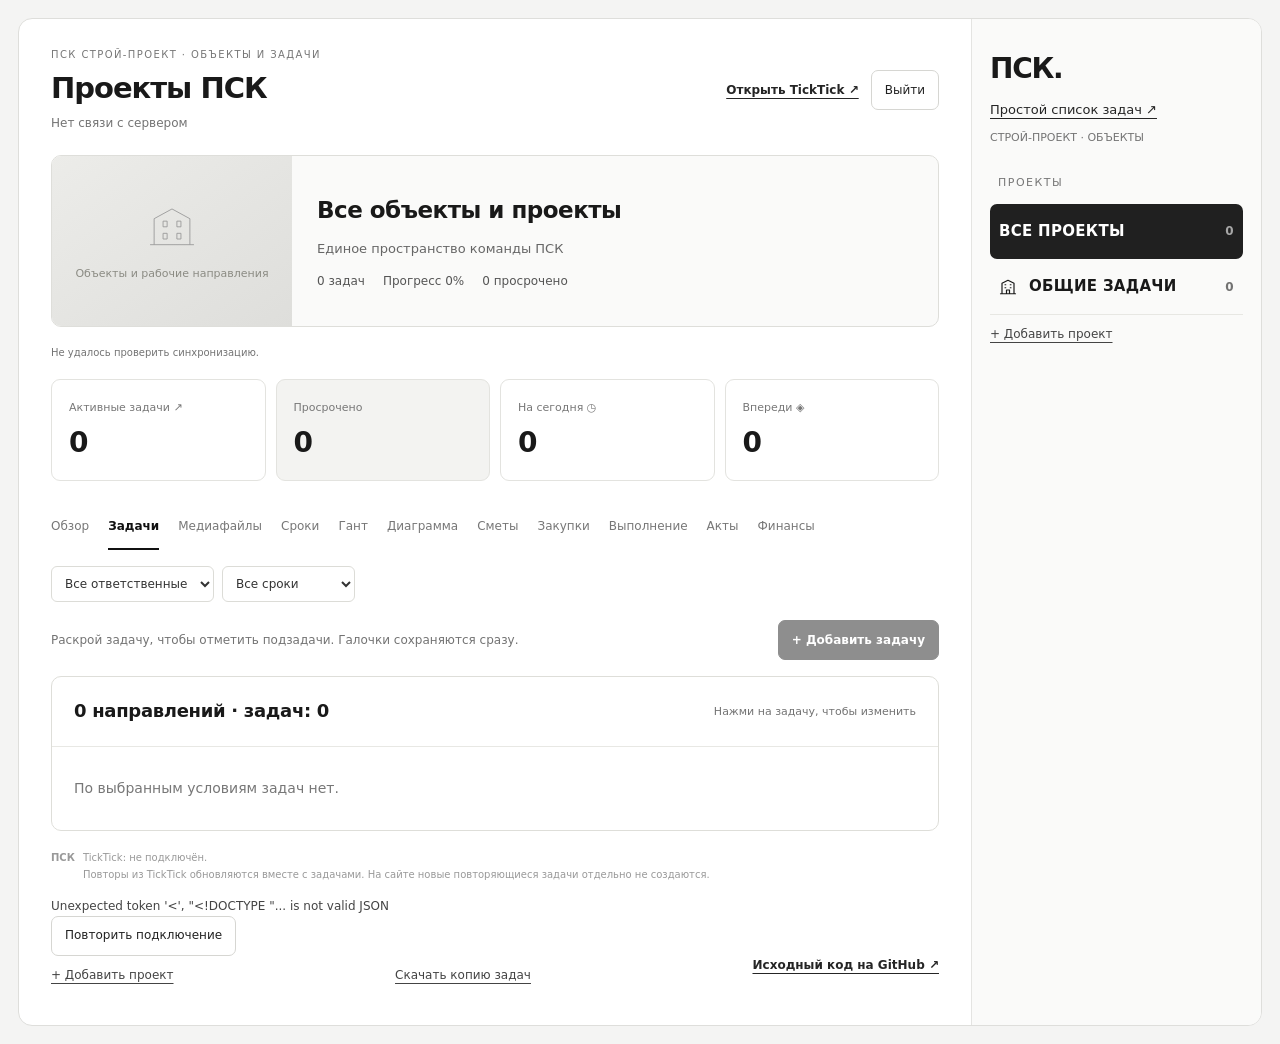
==== commit 1b9f9308: "Add simple PSK task list with verified TickTick completion" ====
--- a/app/dashboard.html
+++ b/app/dashboard.html
@@ -21,7 +21,7 @@
 <div id="psk-task-tools" class="psk-task-tools" hidden><p class="psk-muted">Раскрой задачу, чтобы отметить подзадачи. Галочки сохраняются сразу.</p><button id="psk-add" class="psk-button psk-primary">+ Добавить задачу</button></div><section class="psk-editor" id="psk-editor" hidden aria-label="Карточка задачи"><div class="psk-editor-head"><h2 id="psk-editor-title">Карточка задачи</h2><button class="psk-button" id="psk-close" aria-label="Закрыть карточку">Закрыть</button></div><form id="psk-task-form"><div class="psk-fields"><label class="full">Задача<textarea name="title" required maxlength="700"></textarea></label><label>Проект / направление<select name="project"></select></label><label>Ответственный<input name="owner" list="psk-owners" maxlength="120" placeholder="Не назначен"><datalist id="psk-owners"></datalist></label><label>Начало · необязательно<input name="start" type="date"></label><label>Срок · необязательно<input name="date" type="date"></label><label>Время / интервал, МСК<input name="time" placeholder="Весь день / 20:00 / 13:00–14:00" maxlength="40"></label><label>Состояние<select name="done"><option value="false">Активна</option><option value="true">Выполнена</option><option value="archived">В архиве</option></select></label><label>Этап дорожной карты<input name="stage" maxlength="80" list="psk-stages" placeholder="Например, проектирование"><datalist id="psk-stages"></datalist></label><label>План, часов<input name="plannedHours" type="number" min="0" max="100000" step="0.01" placeholder="Не задано"></label><label>Факт, часов · можно внести вручную<input name="actualHours" type="number" min="0" max="100000" step="0.01" placeholder="0"></label><label class="full">Повтор / примечание<input name="repeat" maxlength="160"></label></div><div id="psk-editor-progress" class="psk-editor-progress"></div><div class="psk-time-editor"><div><div class="psk-muted">Счётчик работы над задачей</div><strong id="psk-editor-clock">00:00:00</strong></div><button type="button" class="psk-button psk-primary" id="psk-timer-toggle">▶ Начать работу</button><p class="psk-muted" style="width:100%">Один таймер на все проекты. Считает до остановки, в том числе при закрытом сайте. Кнопка таймера также сохраняет карточку.</p></div><div class="psk-sub-section"><div class="psk-sub-head"><h2>Подзадачи</h2><button type="button" class="psk-button" id="psk-sub-add">+ Подзадача</button></div><div id="psk-subtasks"></div><p class="psk-muted">У каждой подзадачи — свой срок и отметка выполнения. Сохраняются вместе с карточкой.</p></div><div class="psk-form-foot"><span class="psk-muted">Сохраняется на сервере для всех устройств</span><div class="psk-form-actions"><button class="psk-button" type="button" id="psk-cancel">Отмена</button><button class="psk-button psk-primary" type="button" id="psk-task-save">Сохранить</button></div></div><p id="psk-error" role="alert" class="psk-muted"></p></form></section>
 <section class="psk-board" aria-label="Задачи проектов"><div class="psk-board-head"><h2 id="psk-board-title">Загрузка задач…</h2><button class="psk-button" id="psk-rename" hidden>Переименовать проект</button><span class="psk-muted" id="psk-period">19 октября — 3 декабря 2026</span></div><div id="psk-content"></div><div class="psk-legend" id="psk-legend"><span><i class="psk-dot red"></i>Срок прошёл</span><span><i class="psk-dot"></i>Будущий срок</span><span>Число — задачи на дату · полоса — заданный период</span><span>Вертикальная линия — 3 ноября</span></div></section>
 <div class="psk-snapshot"><span class="psk-demo">ПСК</span><span><span id="psk-tick-foot">TickTick: не подключён</span>.<br>Повторы из TickTick обновляются вместе с задачами. На сайте новые повторяющиеся задачи отдельно не создаются.</span></div><p class="psk-notice" id="psk-notice" aria-live="polite"></p><button class="psk-button" id="psk-retry" hidden>Повторить подключение</button><div class="psk-bottom"><button class="psk-link" data-add-project style="padding-left:0">+ Добавить проект</button><button class="psk-link" id="psk-export">Скачать копию задач</button><a class="psk-tick-link" href="https://github.com/Panikrin/psk-project-dashboard" target="_blank" rel="noopener noreferrer">Исходный код на GitHub ↗</a></div>
-</main><aside class="psk-rail"><div class="psk-logo">ПСК.</div><div class="psk-company">СТРОЙ-ПРОЕКТ · ОБЪЕКТЫ</div><div class="psk-caption">Проекты</div><button class="psk-nav" data-project="all" aria-pressed="true"><span>Все проекты</span><span class="psk-count" data-total>0</span></button><nav id="psk-projects" aria-label="Проекты"></nav><button class="psk-link" data-add-project>+ Добавить проект</button></aside></div>
+</main><aside class="psk-rail"><div class="psk-logo">ПСК.</div><a href="/tasks" style="display:block;margin:8px 0;font-size:13px">Простой список задач ↗</a><div class="psk-company">СТРОЙ-ПРОЕКТ · ОБЪЕКТЫ</div><div class="psk-caption">Проекты</div><button class="psk-nav" data-project="all" aria-pressed="true"><span>Все проекты</span><span class="psk-count" data-total>0</span></button><nav id="psk-projects" aria-label="Проекты"></nav><button class="psk-link" data-add-project>+ Добавить проект</button></aside></div>
 <script>
 (function(){
 const root=document.getElementById('psk-dashboard');
@@ -37,7 +37,8 @@
 function savedLabel(value){return 'Сохранено '+new Intl.DateTimeFormat('ru-RU',{timeZone:'Europe/Moscow',day:'2-digit',month:'2-digit',hour:'2-digit',minute:'2-digit'}).format(new Date(value))+' МСК';}
 function applyState(data){tasks=data.tasks;projects=data.projects;revision=data.revision;ready=true;if(ui.project!=='all'&&!projects.includes(ui.project))ui.project='all';q('#psk-save-state').textContent=savedLabel(data.updatedAt);q('#psk-retry').hidden=true;}
 async function loadState(quiet=false){try{const r=await fetch('/api/dashboard',{cache:'no-store'});const data=await r.json();if(r.status===401){location.assign('/login');return;}if(!r.ok)throw new Error(data.error||'Не удалось загрузить задачи.');if(saving||(ready&&!q('#psk-editor').hidden))return;if(data.revision>revision||!ready){applyState(data);render();}if(!quiet)notice('');}catch(e){q('#psk-save-state').textContent='Нет связи с сервером';q('#psk-retry').hidden=false;if(!quiet)notice(e.message);}}
-async function saveState(nextTasks,nextProjects){if(saving||!ready)return false;saving=true;q('#psk-save-state').textContent='Сохраняем…';q('#psk-task-save').disabled=true;q('#psk-project-save').disabled=true;try{const r=await fetch('/api/dashboard',{method:'PUT',headers:{'Content-Type':'application/json'},body:JSON.stringify({tasks:nextTasks,projects:nextProjects,revision})});const data=await r.json();if(r.status===409&&data.state){applyState(data.state);render();throw new Error(data.error);}if(!r.ok)throw new Error(data.error||'Не удалось сохранить.');applyState(data);render();notice('Изменения сохранены на сервере.');return true;}catch(e){q('#psk-save-state').textContent='Изменения не сохранены';q('#psk-error').textContent=e.message;notice(e.message);return false;}finally{saving=false;q('#psk-task-save').disabled=false;q('#psk-project-save').disabled=false;}}
+async function saveState(nextTasks,nextProjects){const completion=nextTasks.filter(t=>t.ticktick&&tasks.find(x=>x.id===t.id)?.done!==t.done);if(completion.length){if(completion.length!==1||!completion[0].done){notice('Вернуть выполненную задачу можно в TickTick.');return false;}return completeLinkedTask(completion[0].id);}if(saving||!ready)return false;saving=true;q('#psk-save-state').textContent='Сохраняем…';q('#psk-task-save').disabled=true;q('#psk-project-save').disabled=true;try{const r=await fetch('/api/dashboard',{method:'PUT',headers:{'Content-Type':'application/json'},body:JSON.stringify({tasks:nextTasks,projects:nextProjects,revision})});const data=await r.json();if(r.status===409&&data.state){applyState(data.state);render();throw new Error(data.error);}if(!r.ok)throw new Error(data.error||'Не удалось сохранить.');applyState(data);render();notice('Изменения сохранены на сервере.');return true;}catch(e){q('#psk-save-state').textContent='Изменения не сохранены';q('#psk-error').textContent=e.message;notice(e.message);return false;}finally{saving=false;q('#psk-task-save').disabled=false;q('#psk-project-save').disabled=false;}}
+async function completeLinkedTask(id){if(saving||!ready)return false;const t=tasks.find(x=>x.id===id);if(!t?.ticktick?.occurrence){notice('Обнови простой список задач, чтобы сверить TickTick.');return false;}saving=true;notice('Подтверждаем выполнение в TickTick…');try{const r=await fetch('/api/tasks/complete',{method:'POST',headers:{'Content-Type':'application/json'},body:JSON.stringify({id,occurrence:t.ticktick.occurrence,operationId:crypto.randomUUID()})}),d=await r.json();if(!r.ok)throw Error(d.error||'Не удалось подтвердить выполнение.');const full=await fetch('/api/dashboard',{cache:'no-store'}),current=await full.json();if(!full.ok)throw Error('Выполнение принято TickTick. Обнови список.');applyState(current);render();notice(d.advanced?'Текущий повтор выполнен. Следующий срок взят из TickTick.':'Задача выполнена в TickTick.');return true;}catch(e){notice(e.message);render();return false;}finally{saving=false;}}
 function visible(){return tasks.filter(t=>(ui.project==='all'||t.project===ui.project)&&(ui.person==='all'||t.owner===ui.person)&&(ui.status==='all'?(!t.done&&!t.archived):state(t)===ui.status));}
 function notice(text){q('#psk-notice').textContent=text;}
 function selectProject(p){if(commercialBusy){notice('Дождись сохранения данных объекта.');return;}ui.project=p;ui.person='all';ui.status='all';close();q('#psk-project-form').hidden=true;q('#psk-profile-editor').hidden=true;render();persist();loadProjectFiles(p,true);q('#psk-page-title').scrollIntoView({block:'start',behavior:'smooth'});}
